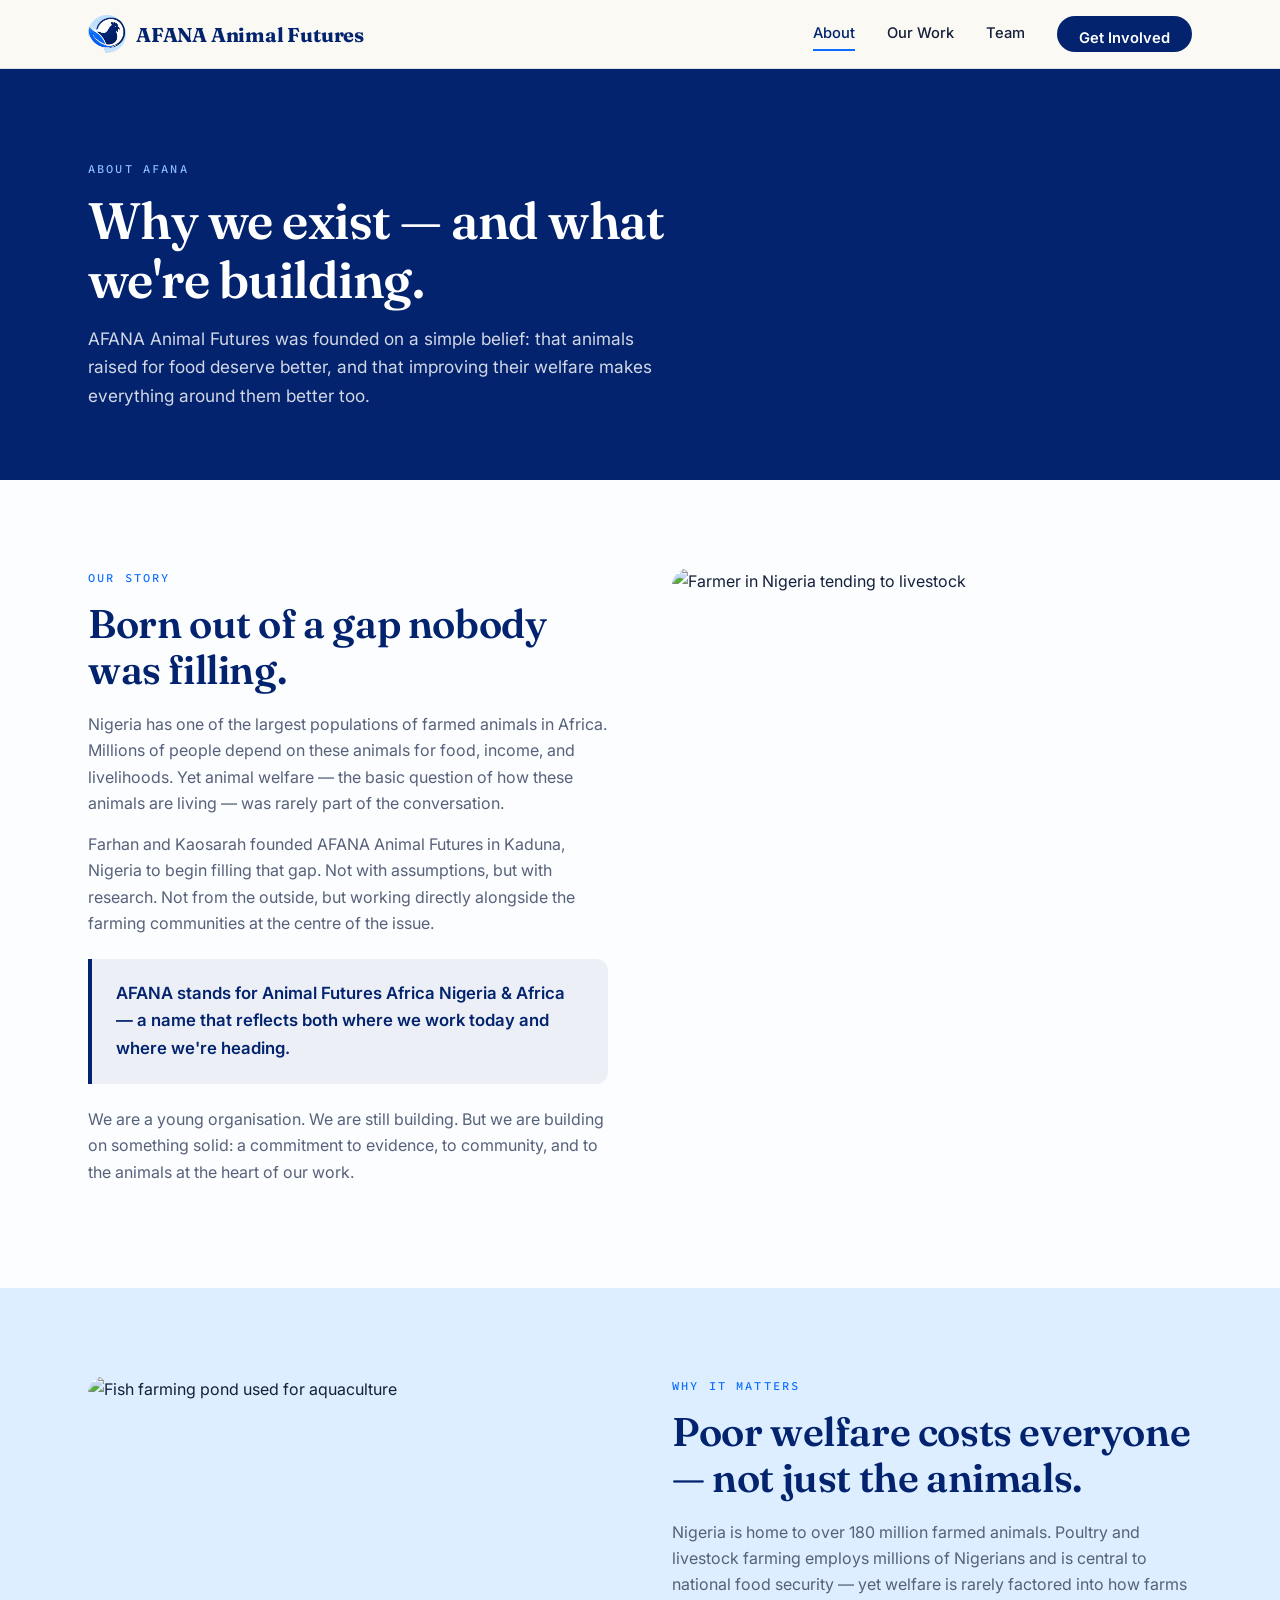
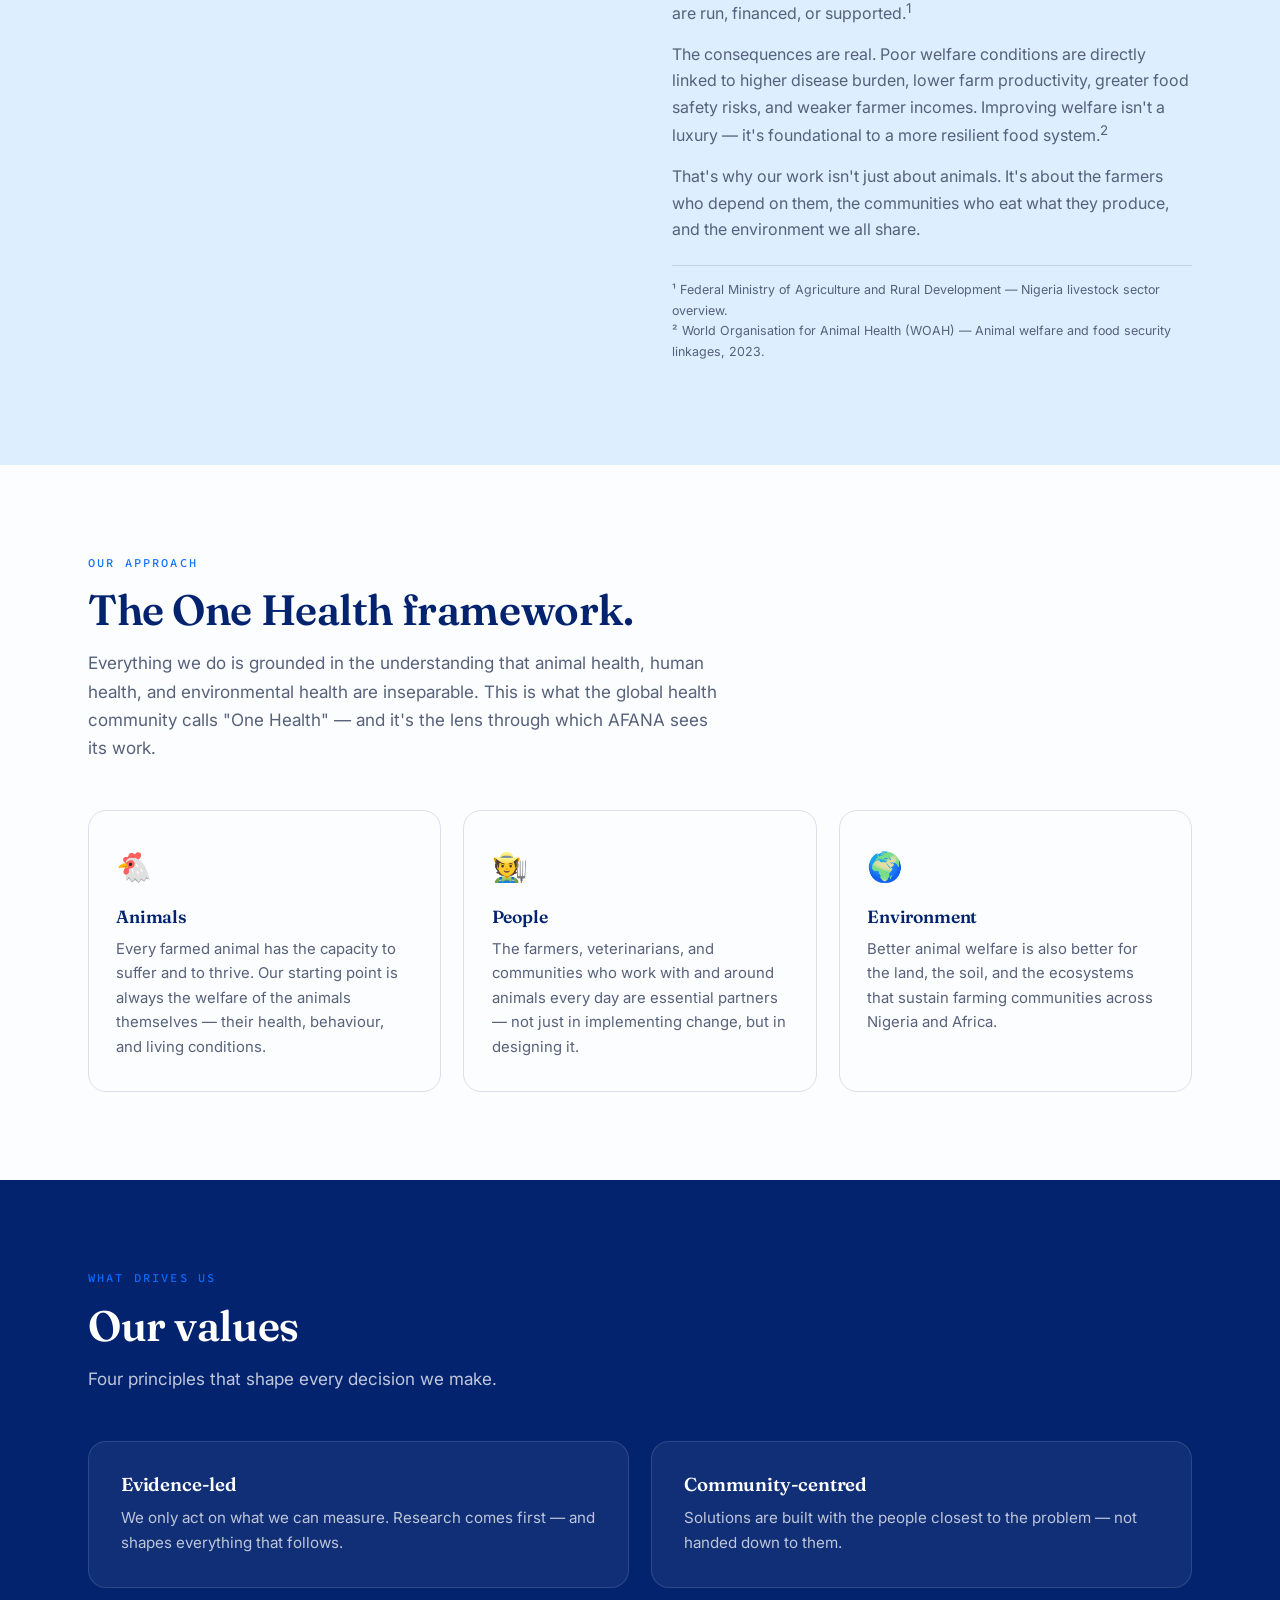
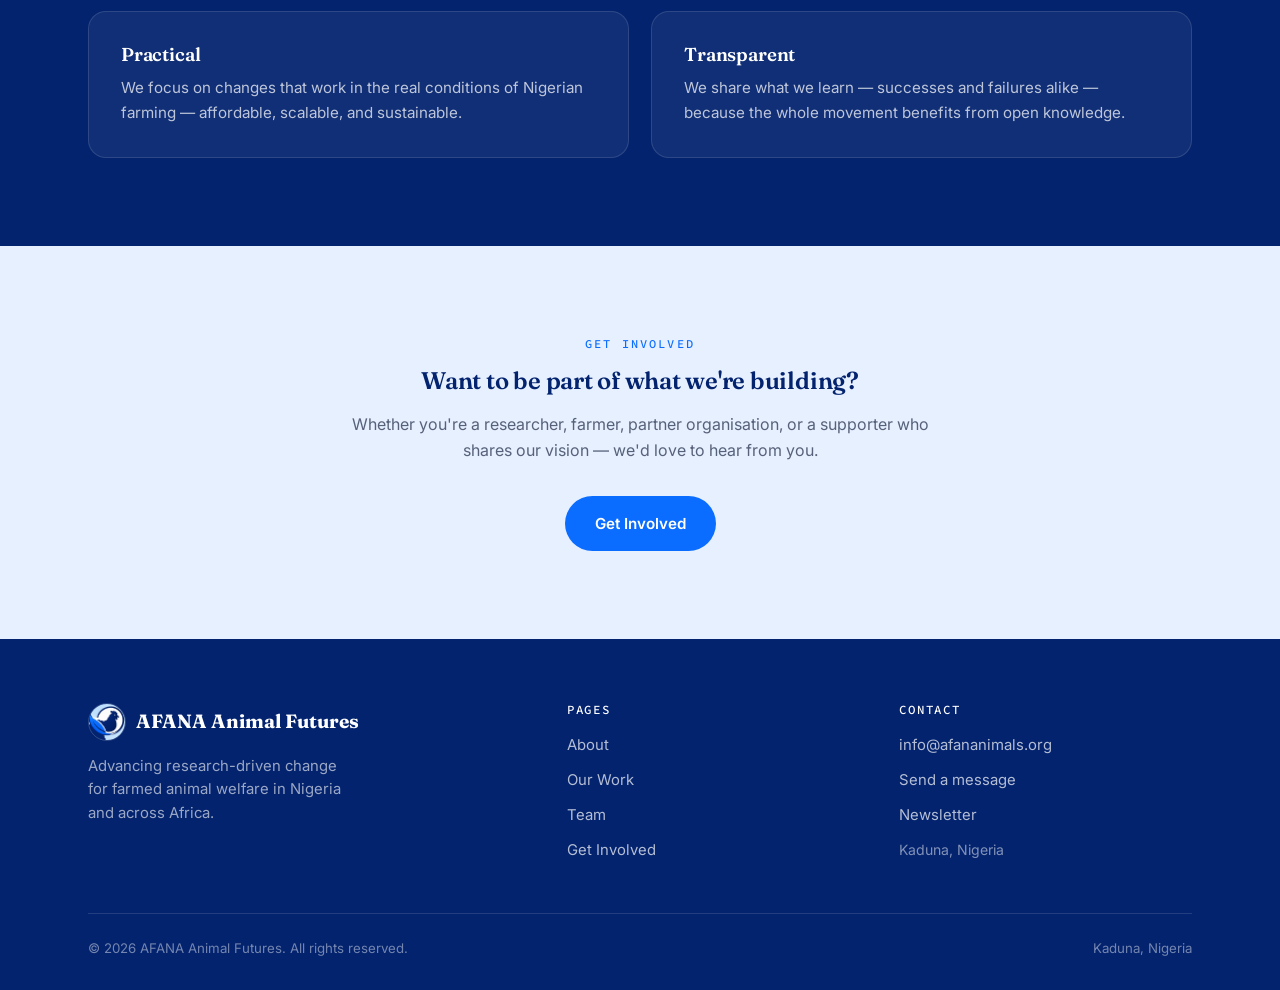
==== about.html @ f8be4414 "Add files via upload" ====
<!DOCTYPE html>
<html lang="en">
<head>
<meta charset="UTF-8">
<meta name="viewport" content="width=device-width, initial-scale=1.0">
<title>About — AFANA Animal Futures</title>
<meta name="description" content="Learn about AFANA Animal Futures — why we were founded, our One Health approach, and what drives our work in Nigeria.">
<link rel="icon" type="image/png" sizes="32x32" href="images/favicon-32.png?v=3">
<link rel="icon" type="image/png" sizes="192x192" href="images/favicon-192.png?v=3">
<link rel="apple-touch-icon" sizes="192x192" href="images/favicon-192.png?v=3">
<link rel="manifest" href="site.webmanifest?v=3">
<meta name="theme-color" content="#03236E">
<link rel="stylesheet" href="css/style.css">
</head>
<body>

<a href="#main" class="skip">Skip to content</a>

<header>
  <div class="nav-wrap">
    <a href="index.html" class="logo">
      <span class="logo-mark"><img src="images/afana-logo-icon.png" alt=""></span>
      AFANA Animal Futures
    </a>
    <nav class="main-nav" id="main-nav">
      <a href="about.html">About</a>
      <a href="our-work.html">Our Work</a>
      <a href="team.html">Team</a>
      <a href="get-involved.html" class="nav-cta">Get Involved</a>
    </nav>
    <button class="burger" id="burger" aria-label="Open menu" aria-expanded="false">
      <svg viewBox="0 0 24 24" fill="none" stroke="currentColor" stroke-width="2" stroke-linecap="round"><line x1="3" y1="6" x2="21" y2="6"/><line x1="3" y1="12" x2="21" y2="12"/><line x1="3" y1="18" x2="21" y2="18"/></svg>
    </button>
  </div>
</header>

<main id="main">

  <div class="page-hero">
    <div class="wrap">
      <span class="eyebrow">About AFANA</span>
      <h1>Why we exist — and what we're building.</h1>
      <p>AFANA Animal Futures was founded on a simple belief: that animals raised for food deserve better, and that improving their welfare makes everything around them better too.</p>
    </div>
  </div>

  <!-- OUR STORY -->
  <section>
    <div class="wrap">
      <div class="split">
        <div class="split-text">
          <span class="eyebrow">Our Story</span>
          <h2>Born out of a gap nobody was filling.</h2>
          <p>Nigeria has one of the largest populations of farmed animals in Africa. Millions of people depend on these animals for food, income, and livelihoods. Yet animal welfare — the basic question of how these animals are living — was rarely part of the conversation.</p>
          <p>Farhan and Kaosarah founded AFANA Animal Futures in Kaduna, Nigeria to begin filling that gap. Not with assumptions, but with research. Not from the outside, but working directly alongside the farming communities at the centre of the issue.</p>
          <div class="highlight-box">
            <p>AFANA stands for Animal Futures Africa Nigeria & Africa — a name that reflects both where we work today and where we're heading.</p>
          </div>
          <p>We are a young organisation. We are still building. But we are building on something solid: a commitment to evidence, to community, and to the animals at the heart of our work.</p>
        </div>
        <div class="split-img">
          <img src="https://images.unsplash.com/photo-1605000797499-95a51c5269ae?auto=format&fit=crop&w=900&q=80" alt="Farmer in Nigeria tending to livestock" loading="lazy">
        </div>
      </div>
    </div>
  </section>

  <!-- WHY IT MATTERS -->
  <section style="background:var(--sky);">
    <div class="wrap">
      <div class="split">
        <div class="split-img">
          <img src="https://images.unsplash.com/photo-1535591273668-578e31182c4f?auto=format&fit=crop&w=900&q=80" alt="Fish farming pond used for aquaculture" loading="lazy">
        </div>
        <div class="split-text">
          <span class="eyebrow">Why It Matters</span>
          <h2>Poor welfare costs everyone — not just the animals.</h2>
          <p>Nigeria is home to over 180 million farmed animals. Poultry and livestock farming employs millions of Nigerians and is central to national food security — yet welfare is rarely factored into how farms are run, financed, or supported.<sup>1</sup></p>
          <p>The consequences are real. Poor welfare conditions are directly linked to higher disease burden, lower farm productivity, greater food safety risks, and weaker farmer incomes. Improving welfare isn't a luxury — it's foundational to a more resilient food system.<sup>2</sup></p>
          <p>That's why our work isn't just about animals. It's about the farmers who depend on them, the communities who eat what they produce, and the environment we all share.</p>
          <div class="citations">
            <p>¹ Federal Ministry of Agriculture and Rural Development — Nigeria livestock sector overview.<br>
            ² World Organisation for Animal Health (WOAH) — Animal welfare and food security linkages, 2023.</p>
          </div>
        </div>
      </div>
    </div>
  </section>

  <!-- ONE HEALTH -->
  <section>
    <div class="wrap">
      <div class="section-head" style="max-width:100%;">
        <span class="eyebrow">Our Approach</span>
        <h2>The One Health framework.</h2>
        <p>Everything we do is grounded in the understanding that animal health, human health, and environmental health are inseparable. This is what the global health community calls "One Health" — and it's the lens through which AFANA sees its work.</p>
      </div>
      <div class="value-grid">
        <div class="value-card">
          <div class="value-icon">🐔</div>
          <h3>Animals</h3>
          <p>Every farmed animal has the capacity to suffer and to thrive. Our starting point is always the welfare of the animals themselves — their health, behaviour, and living conditions.</p>
        </div>
        <div class="value-card">
          <div class="value-icon">🧑‍🌾</div>
          <h3>People</h3>
          <p>The farmers, veterinarians, and communities who work with and around animals every day are essential partners — not just in implementing change, but in designing it.</p>
        </div>
        <div class="value-card">
          <div class="value-icon">🌍</div>
          <h3>Environment</h3>
          <p>Better animal welfare is also better for the land, the soil, and the ecosystems that sustain farming communities across Nigeria and Africa.</p>
        </div>
      </div>
    </div>
  </section>

  <!-- VALUES -->
  <section style="background:var(--green-deep);">
    <div class="wrap">
      <div class="section-head">
        <span class="eyebrow" style="color:var(--gold);">What Drives Us</span>
        <h2 style="color:#fff;">Our values</h2>
        <p style="color:rgba(255,255,255,0.75);">Four principles that shape every decision we make.</p>
      </div>
      <div style="display:grid; grid-template-columns: repeat(2,1fr); gap:1.4rem;">
        <div style="background:rgba(255,255,255,0.06); border:1px solid rgba(255,255,255,0.12); border-radius:var(--radius); padding:2rem;">
          <h3 style="color:#fff; margin-bottom:0.6rem;">Evidence-led</h3>
          <p style="color:rgba(255,255,255,0.72); font-size:0.95rem;">We only act on what we can measure. Research comes first — and shapes everything that follows.</p>
        </div>
        <div style="background:rgba(255,255,255,0.06); border:1px solid rgba(255,255,255,0.12); border-radius:var(--radius); padding:2rem;">
          <h3 style="color:#fff; margin-bottom:0.6rem;">Community-centred</h3>
          <p style="color:rgba(255,255,255,0.72); font-size:0.95rem;">Solutions are built with the people closest to the problem — not handed down to them.</p>
        </div>
        <div style="background:rgba(255,255,255,0.06); border:1px solid rgba(255,255,255,0.12); border-radius:var(--radius); padding:2rem;">
          <h3 style="color:#fff; margin-bottom:0.6rem;">Practical</h3>
          <p style="color:rgba(255,255,255,0.72); font-size:0.95rem;">We focus on changes that work in the real conditions of Nigerian farming — affordable, scalable, and sustainable.</p>
        </div>
        <div style="background:rgba(255,255,255,0.06); border:1px solid rgba(255,255,255,0.12); border-radius:var(--radius); padding:2rem;">
          <h3 style="color:#fff; margin-bottom:0.6rem;">Transparent</h3>
          <p style="color:rgba(255,255,255,0.72); font-size:0.95rem;">We share what we learn — successes and failures alike — because the whole movement benefits from open knowledge.</p>
        </div>
      </div>
    </div>
  </section>

  <!-- CTA -->
  <section style="background:var(--clay-light); text-align:center;">
    <div class="wrap" style="max-width:640px;">
      <span class="eyebrow">Get Involved</span>
      <h2 style="margin-bottom:1rem;">Want to be part of what we're building?</h2>
      <p style="color:var(--ink-soft); margin-bottom:2rem;">Whether you're a researcher, farmer, partner organisation, or a supporter who shares our vision — we'd love to hear from you.</p>
      <a href="get-involved.html" class="btn btn-primary">Get Involved</a>
    </div>
  </section>

</main>

<footer>
  <div class="wrap">
    <div class="footer-grid">
      <div>
        <div class="footer-logo">
          <span class="logo-mark"><img src="images/afana-logo-icon.png" alt=""></span>
          AFANA Animal Futures
        </div>
        <p class="footer-tagline">Advancing research-driven change for farmed animal welfare in Nigeria and across Africa.</p>
      </div>
      <div class="footer-col">
        <h4>Pages</h4>
        <a href="about.html">About</a>
        <a href="our-work.html">Our Work</a>
        <a href="team.html">Team</a>
        <a href="get-involved.html">Get Involved</a>
      </div>
      <div class="footer-col">
        <h4>Contact</h4>
        <a href="mailto:info@afananimals.org">info@afananimals.org</a>
        <a href="get-involved.html">Send a message</a>
        <a href="get-involved.html#newsletter">Newsletter</a>
        <p style="font-size:0.88rem; color:rgba(255,255,255,0.5); margin-top:0.3rem;">Kaduna, Nigeria</p>
      </div>
    </div>
    <div class="footer-bottom">
      <span>© 2026 AFANA Animal Futures. All rights reserved.</span>
      <span>Kaduna, Nigeria</span>
    </div>
  </div>
</footer>

<script src="js/main.js"></script>
</body>
</html>
---- css/style.css ----
@import url('https://fonts.googleapis.com/css2?family=Fraunces:opsz,wght@9..144,400;9..144,500;9..144,600;9..144,700&family=Inter:wght@400;500;600;700&family=Source+Code+Pro:wght@500&display=swap');

:root {
  /* Brand colors sampled directly from the new AFANA logo */
  --navy-deep: #03236E;       /* hen + ring — primary brand color */
  --navy-mid: #0B4FA8;        /* lighter navy for hover states */
  --bright-blue: #0B6DFF;     /* swoosh — accent / action color */
  --bright-blue-dark: #0856CC;
  --sky: #DCEEFF;             /* Africa silhouette — light background */
  --sky-light: #FBFDFF;       /* circle white — lightest surface */
  --cream-card: #FFFFFF;
  --navy-light: rgba(3,35,110,0.06);
  --sky-accent: #8FC1FF; /* light accent for text on dark navy backgrounds */

  /* Mapped to old variable names so existing rules still work */
  --green-deep: var(--navy-deep);
  --green-mid: var(--navy-mid);
  --green-light: var(--navy-light);
  --clay: var(--bright-blue);
  --clay-light: #E6F0FF;
  --gold: var(--bright-blue);
  --paper: var(--sky-light);
  --ink: #15203A;
  --ink-soft: #57617A;
  --line: rgba(3,35,110,0.13);
  --max: 1160px;
  --radius: 18px;
}

*, *::before, *::after { margin: 0; padding: 0; box-sizing: border-box; }
html { scroll-behavior: smooth; font-size: 16px; }
body {
  font-family: 'Inter', sans-serif;
  color: var(--ink);
  background: var(--paper);
  line-height: 1.65;
  -webkit-font-smoothing: antialiased;
}
img { max-width: 100%; display: block; }
a { color: inherit; text-decoration: none; }
ul { list-style: none; }

h1,h2,h3,h4 {
  font-family: 'Fraunces', serif;
  font-weight: 600;
  line-height: 1.15;
  letter-spacing: -0.01em;
  color: var(--green-deep);
}

.eyebrow {
  font-family: 'Source Code Pro', monospace;
  font-size: 0.75rem;
  font-weight: 500;
  letter-spacing: 0.18em;
  text-transform: uppercase;
  color: var(--clay);
  display: block;
  margin-bottom: 0.85rem;
}

.wrap { max-width: var(--max); margin: 0 auto; padding: 0 28px; }
section { padding: 88px 0; }
.section-head { margin-bottom: 3rem; }
.section-head h2 { font-size: clamp(1.9rem, 3.5vw, 2.65rem); margin-bottom: 0.9rem; }
.section-head p { color: var(--ink-soft); font-size: 1.07rem; max-width: 58ch; }

/* ── Skip link ── */
.skip {
  position: absolute; left: -9999px; top: auto; width: 1px; height: 1px;
  overflow: hidden; background: var(--green-deep); color: #fff; padding: 10px 18px; z-index: 500;
}
.skip:focus { left: 8px; top: 8px; width: auto; height: auto; overflow: visible; }

/* ══════════════════════════════
   HEADER / NAV
══════════════════════════════ */
header {
  position: sticky; top: 0; z-index: 200;
  background: rgba(251,249,244,0.94);
  backdrop-filter: blur(10px);
  border-bottom: 1px solid var(--line);
}
.nav-wrap {
  display: flex; align-items: center; justify-content: space-between;
  max-width: var(--max); margin: 0 auto; padding: 15px 28px;
}
.logo {
  display: flex; align-items: center; gap: 10px;
  font-family: 'Fraunces', serif; font-weight: 700; font-size: 1.25rem;
  color: var(--green-deep); letter-spacing: -0.01em;
}
.logo-mark {
  width: 38px; height: 38px; border-radius: 50%;
  overflow: hidden; flex-shrink: 0;
  display: flex; align-items: center; justify-content: center;
}
.logo-mark img { width: 100%; height: 100%; object-fit: cover; }

nav.main-nav { display: flex; align-items: center; gap: 2rem; }
.main-nav a {
  font-size: 0.92rem; font-weight: 500; color: var(--ink);
  transition: color 0.15s; position: relative; padding-bottom: 2px;
}
.main-nav a::after {
  content: ''; position: absolute; left: 0; bottom: -4px;
  width: 0; height: 2px; background: var(--clay); transition: width 0.2s;
}
.main-nav a:hover { color: var(--green-deep); }
.main-nav a:hover::after, .main-nav a.active::after { width: 100%; }
.main-nav a.active { color: var(--green-deep); }

.nav-cta {
  background: var(--green-deep) !important; color: #fff !important;
  padding: 10px 22px; border-radius: 999px; font-weight: 600 !important;
  transition: background 0.2s !important;
}
.nav-cta::after { display: none !important; }
.nav-cta:hover { background: var(--green-mid) !important; }

.burger {
  display: none; background: none; border: none; cursor: pointer;
  padding: 6px; color: var(--green-deep);
}
.burger svg { width: 24px; height: 24px; }

/* ══════════════════════════════
   BUTTONS
══════════════════════════════ */
.btn {
  display: inline-flex; align-items: center; gap: 8px;
  padding: 13px 28px; border-radius: 999px;
  font-family: 'Inter', sans-serif; font-weight: 600; font-size: 0.95rem;
  border: 2px solid transparent; cursor: pointer;
  transition: all 0.2s; text-decoration: none;
}
.btn-primary { background: var(--clay); color: #fff; }
.btn-primary:hover { background: #b3622e; transform: translateY(-1px); }
.btn-green { background: var(--green-deep); color: #fff; }
.btn-green:hover { background: var(--green-mid); transform: translateY(-1px); }
.btn-outline-green { border-color: var(--green-deep); color: var(--green-deep); background: transparent; }
.btn-outline-green:hover { background: var(--green-deep); color: #fff; }
.btn-outline-white { border-color: rgba(255,255,255,0.6); color: #fff; }
.btn-outline-white:hover { border-color: #fff; background: rgba(255,255,255,0.1); }

/* ══════════════════════════════
   HERO (home)
══════════════════════════════ */
.hero {
  position: relative; min-height: 90vh;
  display: flex; align-items: center; color: #fff; overflow: hidden;
}
.hero-bg {
  position: absolute; inset: 0;
  background: url('../images/hero-fish-pond.jpg') center 60%/cover no-repeat;
}
.hero-bg::after {
  content: ''; position: absolute; inset: 0;
  background: linear-gradient(160deg, rgba(3,15,45,0.82) 0%, rgba(11,40,90,0.55) 45%, rgba(3,15,45,0.85) 100%);
}
.hero-inner {
  position: relative; z-index: 2;
  max-width: var(--max); margin: 0 auto; padding: 130px 28px 90px; width: 100%;
}
.hero .eyebrow { color: var(--sky-accent); }
.hero h1 {
  font-size: clamp(2.6rem, 6vw, 4.5rem);
  color: #fff; max-width: 14ch; margin-bottom: 1.3rem;
}
.hero .lead {
  font-size: clamp(1.05rem, 1.5vw, 1.22rem);
  color: rgba(255,255,255,0.88); max-width: 46ch; margin-bottom: 2.2rem;
}
.hero-btns { display: flex; gap: 1rem; flex-wrap: wrap; }

/* ══════════════════════════════
   STAT STRIP
══════════════════════════════ */
.stat-strip { background: var(--green-deep); padding: 48px 0; }
.stat-grid {
  display: grid; grid-template-columns: repeat(3, 1fr);
  gap: 1px; background: rgba(255,255,255,0.12);
}
.stat-item {
  background: var(--green-deep); padding: 2.2rem 2rem; text-align: center;
}
.stat-num {
  font-family: 'Fraunces', serif; font-size: 2.8rem; font-weight: 700;
  color: var(--sky-accent); line-height: 1; margin-bottom: 0.5rem;
}
.stat-label { color: rgba(255,255,255,0.78); font-size: 0.95rem; }

/* ══════════════════════════════
   PILLAR CARDS
══════════════════════════════ */
.pillars-dark { background: var(--green-deep); }
.pillars-dark .eyebrow { color: var(--sky-accent); }
.pillars-dark .section-head h2 { color: #fff; }
.pillars-dark .section-head p { color: rgba(255,255,255,0.75); }

.pillar-grid { display: grid; grid-template-columns: repeat(3,1fr); gap: 1.6rem; }
.pillar-card {
  background: rgba(255,255,255,0.06);
  border: 1px solid rgba(255,255,255,0.12);
  border-radius: var(--radius); padding: 2.2rem 1.8rem;
  transition: background 0.2s, transform 0.2s;
}
.pillar-card:hover { background: rgba(255,255,255,0.1); transform: translateY(-4px); }
.pillar-icon {
  width: 50px; height: 50px; border-radius: 13px;
  background: rgba(11,109,255,0.16);
  display: flex; align-items: center; justify-content: center; margin-bottom: 1.4rem;
}
.pillar-icon svg { width: 24px; height: 24px; color: var(--gold); }
.pillar-card h3 { color: #fff; font-size: 1.25rem; margin-bottom: 0.75rem; }
.pillar-card p { color: rgba(255,255,255,0.73); font-size: 0.95rem; margin-bottom: 1rem; }
.pillar-card ul { padding-left: 1.1rem; }
.pillar-card ul li { color: rgba(255,255,255,0.7); font-size: 0.9rem; margin-bottom: 0.3rem; list-style: disc; }

/* ══════════════════════════════
   PROJECT CARDS
══════════════════════════════ */
.project-grid { display: grid; grid-template-columns: repeat(3,1fr); gap: 1.6rem; }
.project-card {
  border: 1px solid var(--line); border-radius: var(--radius);
  overflow: hidden; background: #fff;
  transition: box-shadow 0.2s, transform 0.2s;
}
.project-card:hover { box-shadow: 0 14px 36px rgba(31,77,59,0.1); transform: translateY(-3px); }
.project-img {
  height: 175px; background-size: cover; background-position: center; position: relative;
}
.project-tag {
  position: absolute; top: 14px; left: 14px;
  background: rgba(255,255,255,0.93); color: var(--green-deep);
  font-family: 'Source Code Pro', monospace; font-size: 0.68rem;
  font-weight: 600; letter-spacing: 0.1em; text-transform: uppercase;
  padding: 5px 12px; border-radius: 999px;
}
.project-body { padding: 1.6rem; }
.project-body h3 { font-size: 1.1rem; margin-bottom: 0.55rem; }
.project-body p { color: var(--ink-soft); font-size: 0.93rem; }

/* ══════════════════════════════
   TEAM CARDS + MODAL
══════════════════════════════ */
.team-grid { display: grid; grid-template-columns: repeat(4,1fr); gap: 1.6rem; }
.team-card {
  cursor: pointer; background: none; border: none;
  font-family: inherit; text-align: left; padding: 0;
  border-radius: var(--radius); transition: transform 0.2s;
}
.team-card:hover { transform: translateY(-4px); }
.team-photo {
  aspect-ratio: 1; border-radius: var(--radius); overflow: hidden;
  background: var(--sand); position: relative; margin-bottom: 1rem;
}
.team-photo img { width: 100%; height: 100%; object-fit: cover; }
.photo-hint {
  position: absolute; inset: 0;
  display: flex; align-items: center; justify-content: center;
  background: rgba(31,77,59,0); opacity: 0; transition: all 0.2s;
  color: #fff; font-family: 'Source Code Pro', monospace;
  font-size: 0.75rem; letter-spacing: 0.12em; text-transform: uppercase;
}
.team-card:hover .photo-hint { opacity: 1; background: rgba(31,77,59,0.48); }
.team-card h3 { font-size: 1.08rem; margin-bottom: 0.2rem; }
.team-card .role { font-size: 0.84rem; color: var(--clay); font-weight: 600; display: block; }

.modal-backdrop {
  position: fixed; inset: 0; z-index: 400;
  background: rgba(8,16,40,0.6);
  display: flex; align-items: center; justify-content: center; padding: 24px;
  opacity: 0; visibility: hidden; transition: opacity 0.22s;
}
.modal-backdrop.open { opacity: 1; visibility: visible; }
.modal-box {
  background: var(--paper); border-radius: 22px;
  max-width: 660px; width: 100%; max-height: 88vh; overflow-y: auto;
  display: grid; grid-template-columns: 210px 1fr;
  box-shadow: 0 32px 64px rgba(0,0,0,0.28);
  transform: translateY(18px); transition: transform 0.25s;
}
.modal-backdrop.open .modal-box { transform: translateY(0); }
.modal-img { background: var(--sand); }
.modal-img img { width: 100%; height: 100%; object-fit: cover; min-height: 210px; border-radius: 22px 0 0 22px; }
.modal-content { padding: 2rem 2.2rem; position: relative; }
.modal-close {
  position: absolute; top: 1.1rem; right: 1.1rem;
  background: var(--sand); border: none; border-radius: 50%;
  width: 32px; height: 32px; cursor: pointer; color: var(--green-deep);
  display: flex; align-items: center; justify-content: center; transition: background 0.15s;
}
.modal-close:hover { background: var(--line); }
.modal-content h3 { font-size: 1.4rem; padding-right: 2.5rem; margin-bottom: 0.2rem; }
.modal-content .role { color: var(--clay); font-weight: 600; font-size: 0.9rem; display: block; margin-bottom: 1.1rem; }
.modal-content p { color: var(--ink-soft); font-size: 0.95rem; margin-bottom: 0.75rem; }

/* ══════════════════════════════
   QUOTE SECTION
══════════════════════════════ */
.quote-band {
  position: relative; color: #fff; padding: 110px 0;
  background: url('https://images.unsplash.com/photo-1500595046743-cd271d694d30?auto=format&fit=crop&w=1800&q=75') center/cover no-repeat;
}
.quote-band::after { content: ''; position: absolute; inset: 0; background: rgba(8,16,40,0.66); }
.quote-inner { position: relative; z-index: 2; max-width: 740px; margin: 0 auto; text-align: center; padding: 0 28px; }
.quote-inner blockquote {
  font-family: 'Fraunces', serif; font-style: italic; font-weight: 500;
  font-size: clamp(1.35rem, 2.8vw, 1.95rem); line-height: 1.52; margin-bottom: 1.5rem;
}
.quote-inner cite { color: var(--sky-accent); font-size: 0.92rem; font-style: normal; font-weight: 600; }

/* ══════════════════════════════
   ABOUT PAGE — SPLIT
══════════════════════════════ */
.split { display: grid; grid-template-columns: 1fr 1fr; gap: 4rem; align-items: start; }
.split-img { border-radius: var(--radius); overflow: hidden; }
.split-img img { width: 100%; height: 420px; object-fit: cover; }
.split-text h2 { font-size: clamp(1.8rem,3.2vw,2.5rem); margin-bottom: 1.1rem; }
.split-text p { color: var(--ink-soft); margin-bottom: 0.9rem; }
.split-text .highlight-box {
  background: var(--green-light); border-left: 4px solid var(--green-deep);
  padding: 1.3rem 1.5rem; border-radius: 0 12px 12px 0; margin: 1.4rem 0;
}
.split-text .highlight-box p { color: var(--green-deep); font-weight: 600; font-size: 1.05rem; margin: 0; }
.citations { margin-top: 1.4rem; font-size: 0.78rem; color: #8b9a92; border-top: 1px solid var(--line); padding-top: 0.9rem; }

/* Value cards */
.value-grid { display: grid; grid-template-columns: repeat(3,1fr); gap: 1.4rem; }
.value-card {
  background: var(--sand); border-radius: var(--radius); padding: 2rem 1.7rem;
  border: 1px solid var(--line);
}
.value-icon { font-size: 1.8rem; margin-bottom: 1rem; }
.value-card h3 { font-size: 1.1rem; margin-bottom: 0.6rem; }
.value-card p { color: var(--ink-soft); font-size: 0.93rem; }

/* ══════════════════════════════
   FORMS (Get Involved page)
══════════════════════════════ */
.involve-layout { display: grid; grid-template-columns: 1fr 1fr; gap: 3rem; align-items: start; }

.form-card {
  background: #fff; border: 1px solid var(--line);
  border-radius: var(--radius); padding: 2.4rem;
}
.form-card h2 { font-size: 1.6rem; margin-bottom: 0.6rem; }
.form-card .sub { color: var(--ink-soft); margin-bottom: 1.8rem; font-size: 0.97rem; }

.form-group { display: flex; flex-direction: column; gap: 0.4rem; margin-bottom: 1.1rem; }
.form-group label { font-size: 0.84rem; font-weight: 600; color: var(--green-deep); }
.form-group input,
.form-group textarea,
.form-group select {
  padding: 12px 15px; border-radius: 10px;
  border: 1.5px solid var(--line);
  font-family: 'Inter', sans-serif; font-size: 0.95rem;
  background: var(--paper); color: var(--ink); transition: border-color 0.15s;
}
.form-group input:focus,
.form-group textarea:focus,
.form-group select:focus {
  outline: none; border-color: var(--green-mid);
  box-shadow: 0 0 0 3px rgba(46,107,82,0.1);
}
.form-group textarea { resize: vertical; min-height: 130px; }
.form-row-2 { display: grid; grid-template-columns: 1fr 1fr; gap: 0.8rem; }
.form-note { font-size: 0.8rem; color: var(--ink-soft); margin-top: 0.5rem; }

/* Success message */
.form-success {
  display: none; background: var(--green-light);
  border: 1px solid rgba(31,77,59,0.2); border-radius: 12px;
  padding: 1.2rem 1.5rem; color: var(--green-deep);
  font-weight: 600; margin-top: 1rem;
}
.form-success.show { display: block; }

/* Donate card */
.donate-card {
  background: var(--green-deep); border-radius: var(--radius); padding: 2.4rem;
  color: #fff; margin-bottom: 1.6rem;
}
.donate-card .eyebrow { color: var(--sky-accent); }
.donate-card h2 { color: #fff; font-size: 1.6rem; margin-bottom: 0.8rem; }
.donate-card p { color: rgba(255,255,255,0.8); margin-bottom: 1.5rem; font-size: 0.97rem; }

/* Newsletter aside card */
.newsletter-card {
  background: var(--sand); border: 1px solid var(--line);
  border-radius: var(--radius); padding: 2.4rem;
}
.newsletter-card h2 { font-size: 1.4rem; margin-bottom: 0.6rem; }
.newsletter-card p { color: var(--ink-soft); font-size: 0.95rem; margin-bottom: 1.4rem; }

/* ══════════════════════════════
   HERO PAGES (non-home)
══════════════════════════════ */
.page-hero {
  background: var(--green-deep); padding: 90px 0 70px; color: #fff;
}
.page-hero .eyebrow { color: var(--sky-accent); }
.page-hero h1 { color: #fff; font-size: clamp(2rem, 4.5vw, 3.2rem); margin-bottom: 0.9rem; max-width: 18ch; }
.page-hero p { color: rgba(255,255,255,0.82); font-size: 1.08rem; max-width: 52ch; }

/* ══════════════════════════════
   FOOTER
══════════════════════════════ */
footer {
  background: var(--green-deep); color: rgba(255,255,255,0.82);
  padding: 64px 0 30px;
}
.footer-grid { display: grid; grid-template-columns: 1.5fr 1fr 1fr; gap: 2.5rem; margin-bottom: 2.5rem; }
.footer-logo {
  display: flex; align-items: center; gap: 10px;
  font-family: 'Fraunces', serif; font-weight: 700; font-size: 1.2rem;
  color: #fff; margin-bottom: 0.85rem;
}
.footer-logo .logo-mark { background: transparent; border: 1px solid rgba(255,255,255,0.18); }
.footer-tagline { color: rgba(255,255,255,0.6); font-size: 0.93rem; max-width: 30ch; line-height: 1.6; }
.footer-col h4 {
  color: #fff; font-size: 0.78rem; letter-spacing: 0.14em;
  text-transform: uppercase; font-family: 'Source Code Pro', monospace;
  font-weight: 500; margin-bottom: 1rem;
}
.footer-col a {
  display: block; color: rgba(255,255,255,0.7); font-size: 0.93rem;
  margin-bottom: 0.65rem; transition: color 0.15s;
}
.footer-col a:hover { color: var(--sky-accent); }
.footer-bottom {
  border-top: 1px solid rgba(255,255,255,0.12); padding-top: 1.5rem;
  display: flex; justify-content: space-between; flex-wrap: wrap; gap: 0.8rem;
  font-size: 0.83rem; color: rgba(255,255,255,0.45);
}

/* ══════════════════════════════
   RESPONSIVE
══════════════════════════════ */
@media (max-width: 960px) {
  .burger { display: block; }
  nav.main-nav {
    display: none;
    position: fixed; top: 65px; left: 0; right: 0;
    background: var(--paper); flex-direction: column;
    align-items: stretch; padding: 1.5rem 28px 2rem; gap: 0;
    border-bottom: 1px solid var(--line);
    box-shadow: 0 12px 28px rgba(0,0,0,0.12);
    z-index: 199;
    max-height: calc(100vh - 65px); overflow-y: auto;
  }
  nav.main-nav.open { display: flex; }
  .main-nav a {
    width: 100%; padding: 0.9rem 0;
    border-bottom: 1px solid var(--line);
    font-size: 1rem;
  }
  .main-nav a::after { display: none; }
  .nav-cta {
    margin-top: 1rem; text-align: center;
    border-bottom: none !important; align-self: stretch;
  }
  .pillar-grid, .project-grid, .value-grid { grid-template-columns: 1fr; }
  .team-grid { grid-template-columns: repeat(2,1fr); }
  .split, .involve-layout { grid-template-columns: 1fr; gap: 2.5rem; }
  .footer-grid { grid-template-columns: 1fr 1fr; }
  .stat-grid { grid-template-columns: 1fr; background: transparent; gap: 0; }
  .stat-item { border-bottom: 1px solid rgba(255,255,255,0.1); }
  section { padding: 60px 0; }
  .hero-inner { padding: 90px 20px 60px; }
  .hero { min-height: 80vh; }
}
@media (max-width: 580px) {
  .team-grid { grid-template-columns: repeat(2,1fr); }
  .modal-box { grid-template-columns: 1fr; }
  .modal-img img { border-radius: 22px 22px 0 0; min-height: 200px; }
  .hero-btns { flex-direction: column; align-items: flex-start; }
  .form-row-2 { grid-template-columns: 1fr; }
  .footer-grid { grid-template-columns: 1fr; }
}
@media (prefers-reduced-motion: reduce) {
  *, *::before, *::after { transition: none !important; animation: none !important; }
}
a:focus-visible, button:focus-visible { outline: 2px solid var(--clay); outline-offset: 3px; }
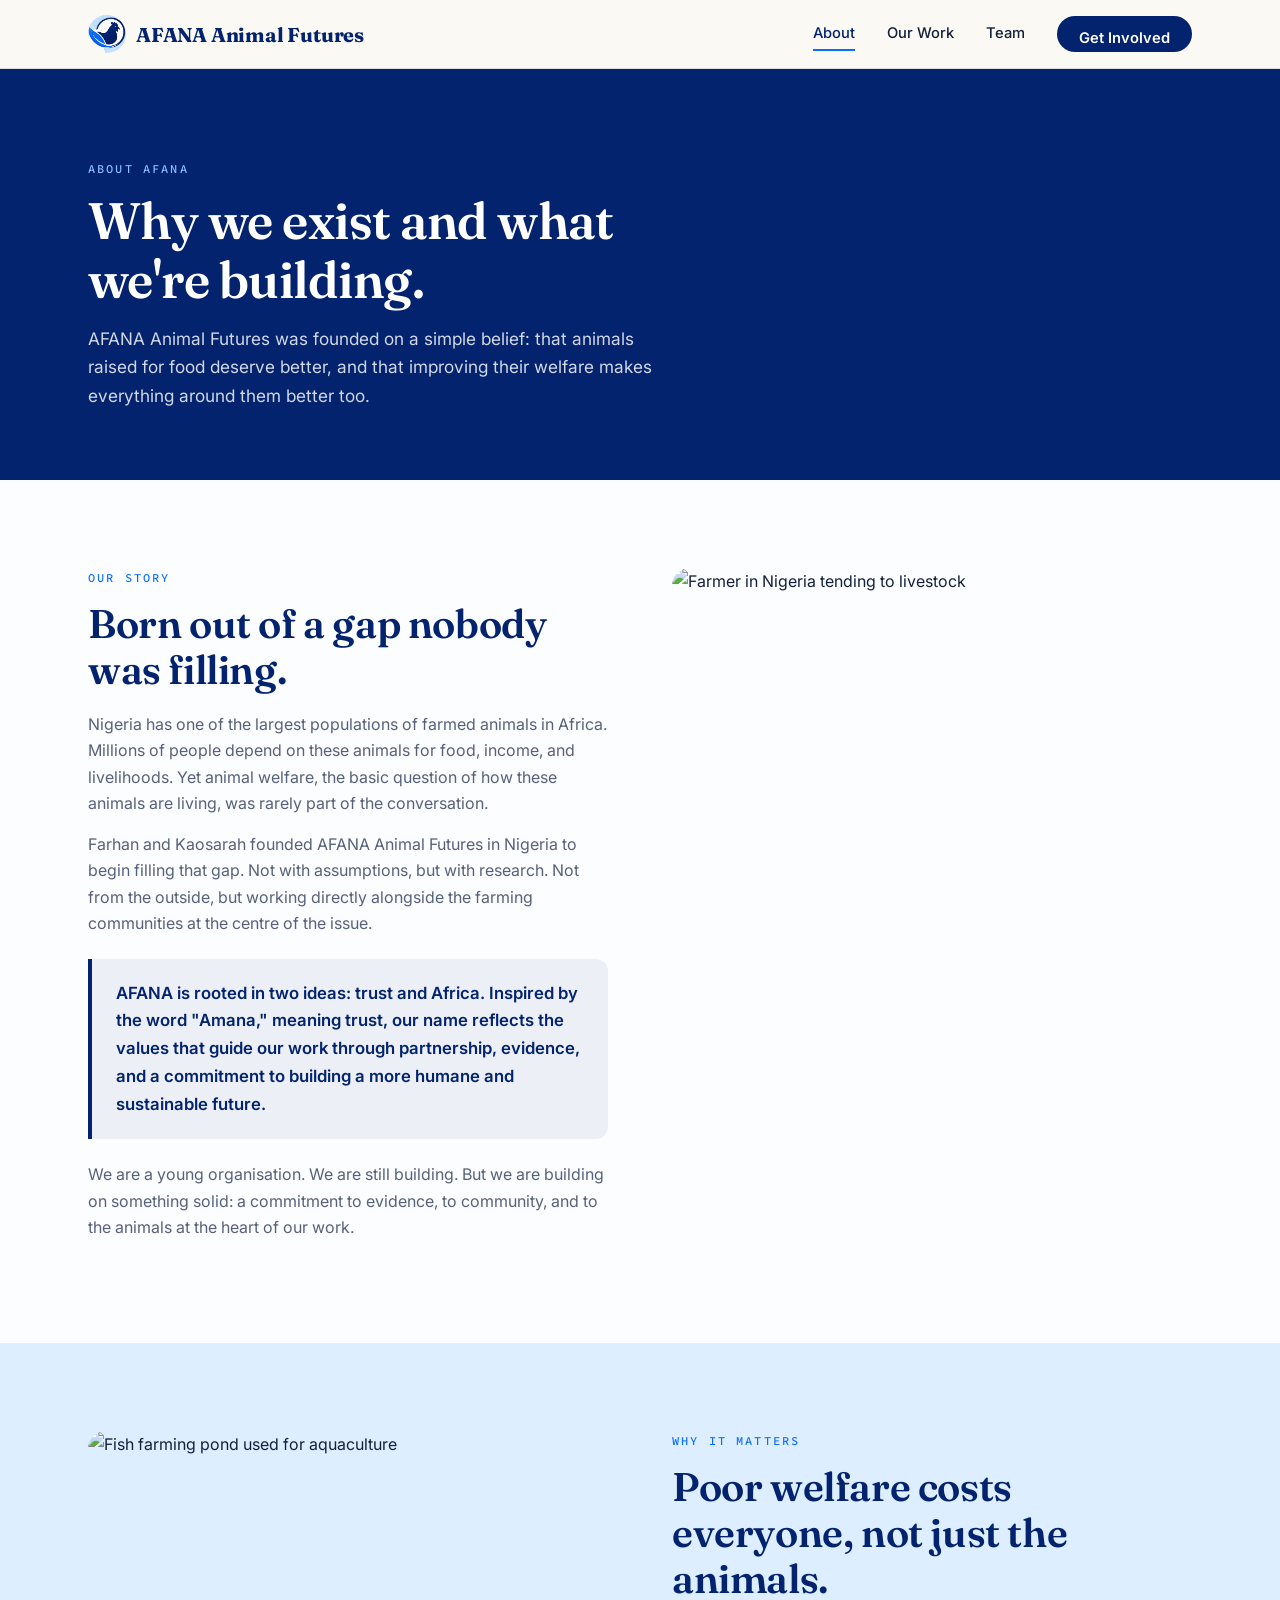
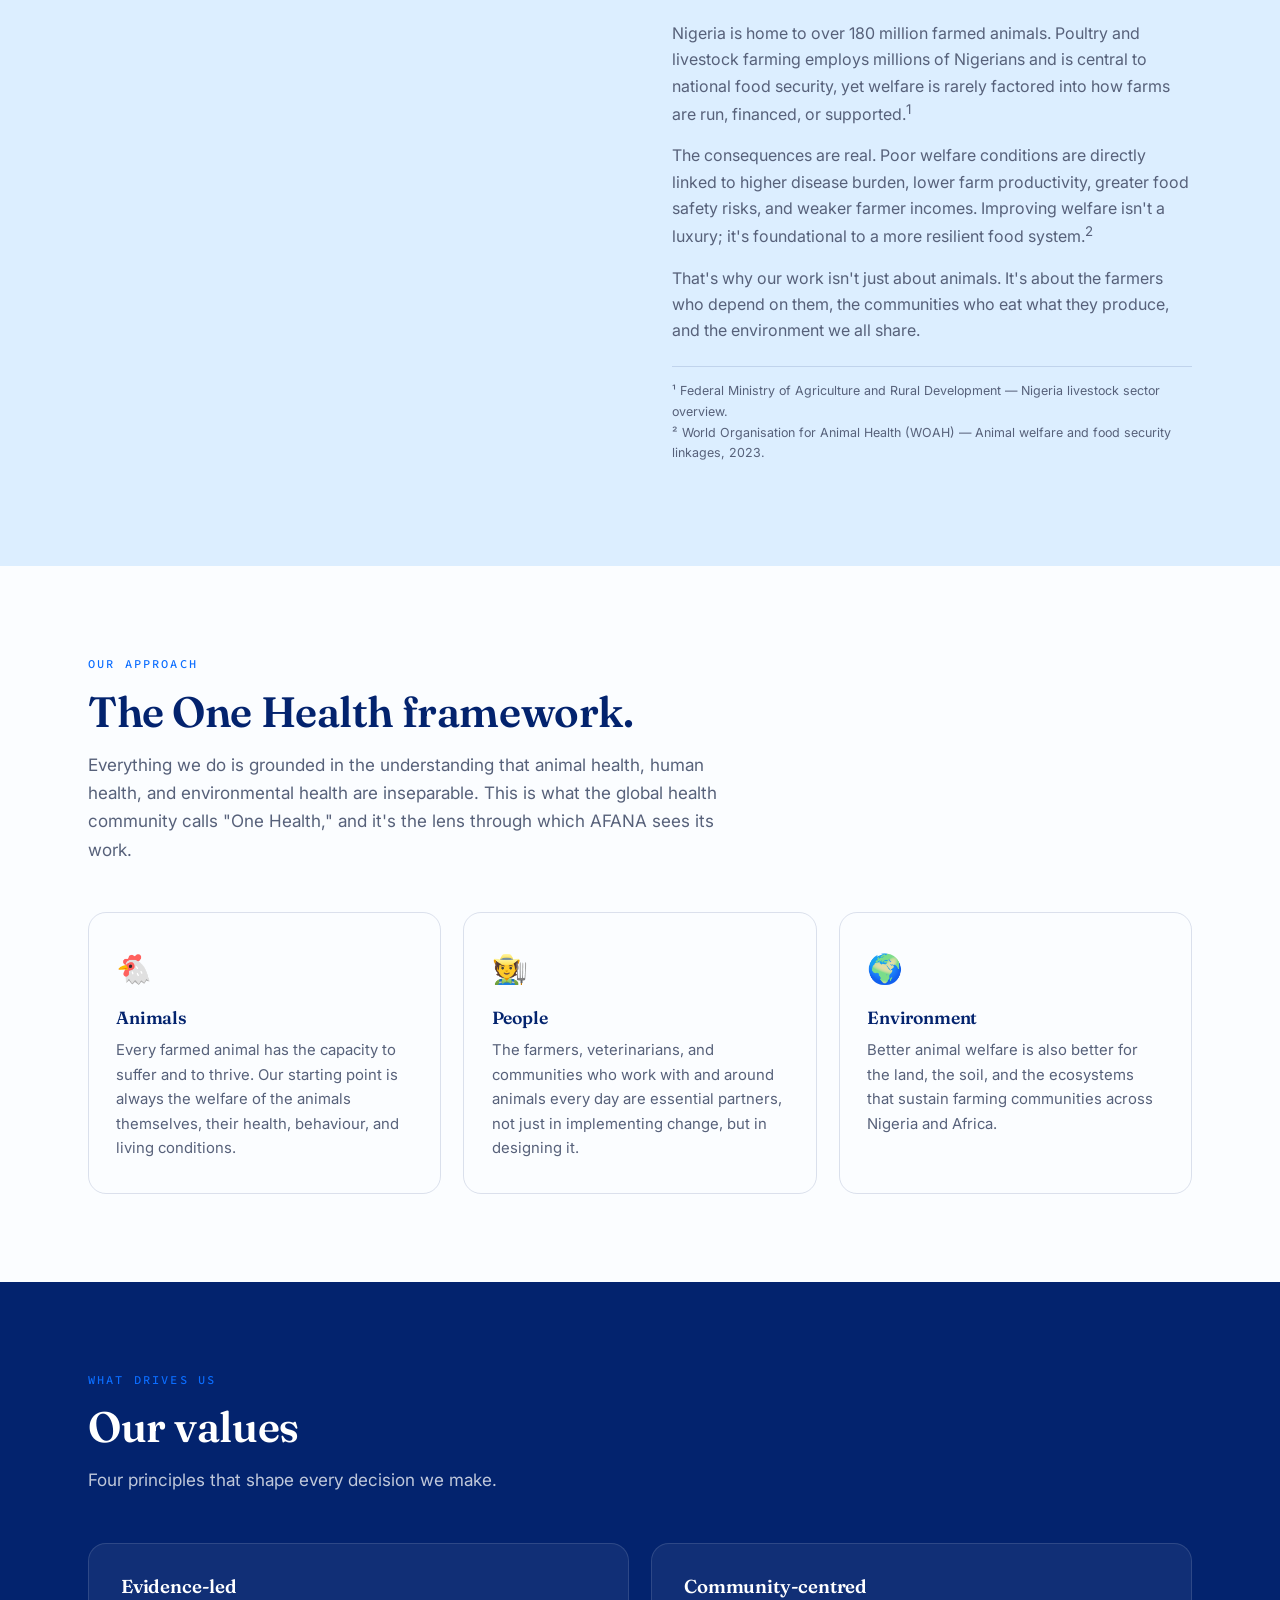
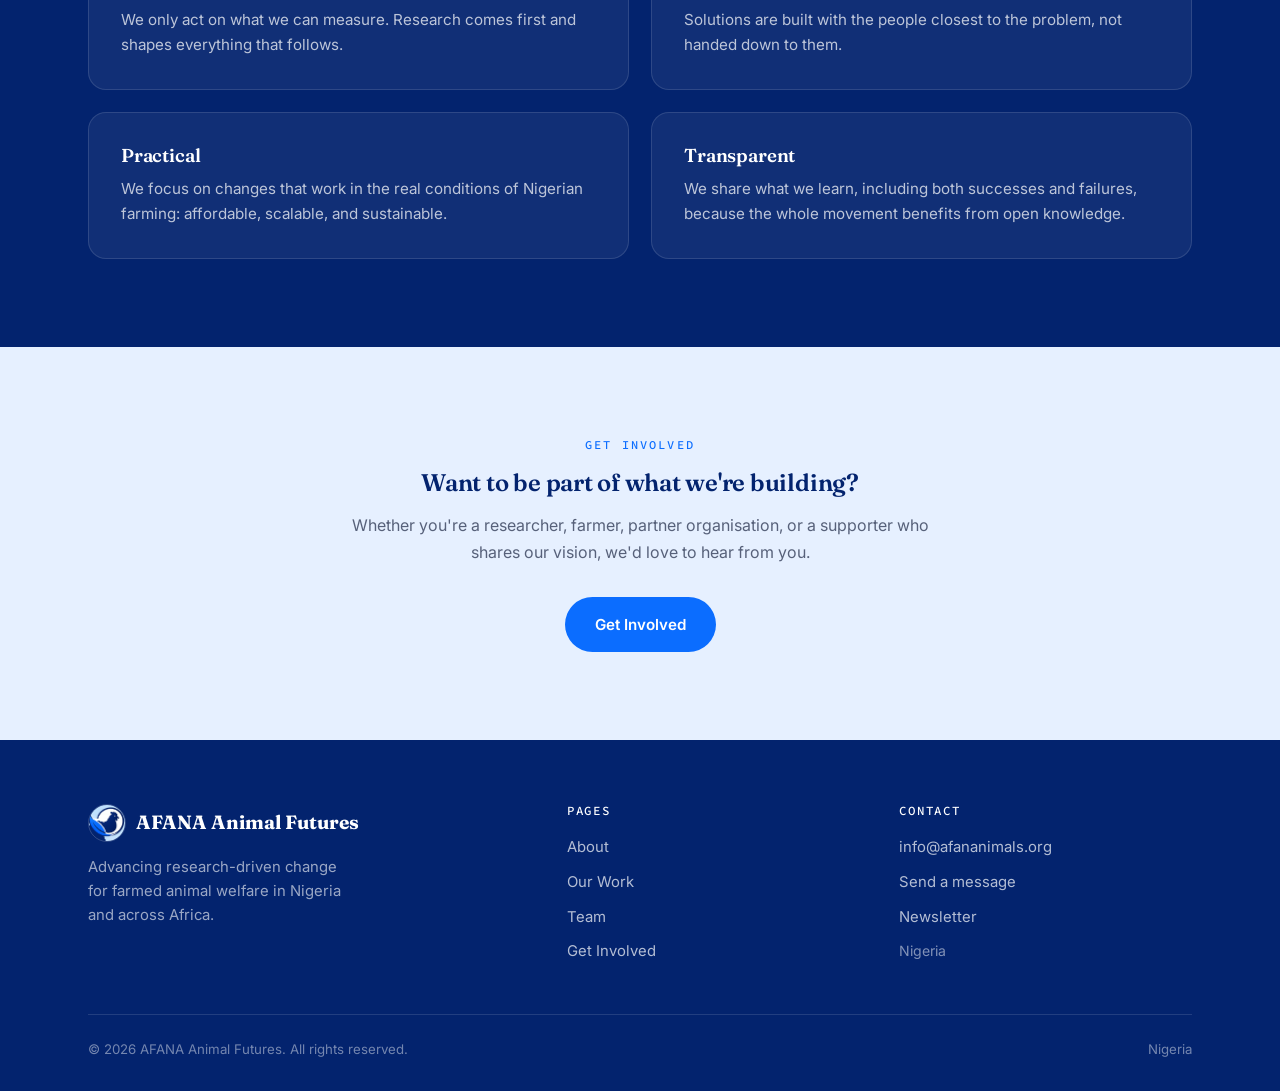
==== commit e4ba78bc: "Update about.html" ====
--- a/about.html
+++ b/about.html
@@ -39,7 +39,7 @@
   <div class="page-hero">
     <div class="wrap">
       <span class="eyebrow">About AFANA</span>
-      <h1>Why we exist — and what we're building.</h1>
+      <h1>Why we exist and what we're building.</h1>
       <p>AFANA Animal Futures was founded on a simple belief: that animals raised for food deserve better, and that improving their welfare makes everything around them better too.</p>
     </div>
   </div>
@@ -51,10 +51,10 @@
         <div class="split-text">
           <span class="eyebrow">Our Story</span>
           <h2>Born out of a gap nobody was filling.</h2>
-          <p>Nigeria has one of the largest populations of farmed animals in Africa. Millions of people depend on these animals for food, income, and livelihoods. Yet animal welfare — the basic question of how these animals are living — was rarely part of the conversation.</p>
-          <p>Farhan and Kaosarah founded AFANA Animal Futures in Kaduna, Nigeria to begin filling that gap. Not with assumptions, but with research. Not from the outside, but working directly alongside the farming communities at the centre of the issue.</p>
+          <p>Nigeria has one of the largest populations of farmed animals in Africa. Millions of people depend on these animals for food, income, and livelihoods. Yet animal welfare, the basic question of how these animals are living, was rarely part of the conversation.</p>
+          <p>Farhan and Kaosarah founded AFANA Animal Futures in Nigeria to begin filling that gap. Not with assumptions, but with research. Not from the outside, but working directly alongside the farming communities at the centre of the issue.</p>
           <div class="highlight-box">
-            <p>AFANA stands for Animal Futures Africa Nigeria & Africa — a name that reflects both where we work today and where we're heading.</p>
+            <p>AFANA is rooted in two ideas: trust and Africa. Inspired by the word "Amana," meaning trust, our name reflects the values that guide our work through partnership, evidence, and a commitment to building a more humane and sustainable future.</p>
           </div>
           <p>We are a young organisation. We are still building. But we are building on something solid: a commitment to evidence, to community, and to the animals at the heart of our work.</p>
         </div>
@@ -74,9 +74,9 @@
         </div>
         <div class="split-text">
           <span class="eyebrow">Why It Matters</span>
-          <h2>Poor welfare costs everyone — not just the animals.</h2>
-          <p>Nigeria is home to over 180 million farmed animals. Poultry and livestock farming employs millions of Nigerians and is central to national food security — yet welfare is rarely factored into how farms are run, financed, or supported.<sup>1</sup></p>
-          <p>The consequences are real. Poor welfare conditions are directly linked to higher disease burden, lower farm productivity, greater food safety risks, and weaker farmer incomes. Improving welfare isn't a luxury — it's foundational to a more resilient food system.<sup>2</sup></p>
+          <h2>Poor welfare costs everyone, not just the animals.</h2>
+          <p>Nigeria is home to over 180 million farmed animals. Poultry and livestock farming employs millions of Nigerians and is central to national food security, yet welfare is rarely factored into how farms are run, financed, or supported.<sup>1</sup></p>
+          <p>The consequences are real. Poor welfare conditions are directly linked to higher disease burden, lower farm productivity, greater food safety risks, and weaker farmer incomes. Improving welfare isn't a luxury; it's foundational to a more resilient food system.<sup>2</sup></p>
           <p>That's why our work isn't just about animals. It's about the farmers who depend on them, the communities who eat what they produce, and the environment we all share.</p>
           <div class="citations">
             <p>¹ Federal Ministry of Agriculture and Rural Development — Nigeria livestock sector overview.<br>
@@ -93,18 +93,18 @@
       <div class="section-head" style="max-width:100%;">
         <span class="eyebrow">Our Approach</span>
         <h2>The One Health framework.</h2>
-        <p>Everything we do is grounded in the understanding that animal health, human health, and environmental health are inseparable. This is what the global health community calls "One Health" — and it's the lens through which AFANA sees its work.</p>
+        <p>Everything we do is grounded in the understanding that animal health, human health, and environmental health are inseparable. This is what the global health community calls "One Health," and it's the lens through which AFANA sees its work.</p>
       </div>
       <div class="value-grid">
         <div class="value-card">
           <div class="value-icon">🐔</div>
           <h3>Animals</h3>
-          <p>Every farmed animal has the capacity to suffer and to thrive. Our starting point is always the welfare of the animals themselves — their health, behaviour, and living conditions.</p>
+          <p>Every farmed animal has the capacity to suffer and to thrive. Our starting point is always the welfare of the animals themselves, their health, behaviour, and living conditions.</p>
         </div>
         <div class="value-card">
           <div class="value-icon">🧑‍🌾</div>
           <h3>People</h3>
-          <p>The farmers, veterinarians, and communities who work with and around animals every day are essential partners — not just in implementing change, but in designing it.</p>
+          <p>The farmers, veterinarians, and communities who work with and around animals every day are essential partners, not just in implementing change, but in designing it.</p>
         </div>
         <div class="value-card">
           <div class="value-icon">🌍</div>
@@ -126,19 +126,19 @@
       <div style="display:grid; grid-template-columns: repeat(2,1fr); gap:1.4rem;">
         <div style="background:rgba(255,255,255,0.06); border:1px solid rgba(255,255,255,0.12); border-radius:var(--radius); padding:2rem;">
           <h3 style="color:#fff; margin-bottom:0.6rem;">Evidence-led</h3>
-          <p style="color:rgba(255,255,255,0.72); font-size:0.95rem;">We only act on what we can measure. Research comes first — and shapes everything that follows.</p>
+          <p style="color:rgba(255,255,255,0.72); font-size:0.95rem;">We only act on what we can measure. Research comes first and shapes everything that follows.</p>
         </div>
         <div style="background:rgba(255,255,255,0.06); border:1px solid rgba(255,255,255,0.12); border-radius:var(--radius); padding:2rem;">
           <h3 style="color:#fff; margin-bottom:0.6rem;">Community-centred</h3>
-          <p style="color:rgba(255,255,255,0.72); font-size:0.95rem;">Solutions are built with the people closest to the problem — not handed down to them.</p>
+          <p style="color:rgba(255,255,255,0.72); font-size:0.95rem;">Solutions are built with the people closest to the problem, not handed down to them.</p>
         </div>
         <div style="background:rgba(255,255,255,0.06); border:1px solid rgba(255,255,255,0.12); border-radius:var(--radius); padding:2rem;">
           <h3 style="color:#fff; margin-bottom:0.6rem;">Practical</h3>
-          <p style="color:rgba(255,255,255,0.72); font-size:0.95rem;">We focus on changes that work in the real conditions of Nigerian farming — affordable, scalable, and sustainable.</p>
+          <p style="color:rgba(255,255,255,0.72); font-size:0.95rem;">We focus on changes that work in the real conditions of Nigerian farming: affordable, scalable, and sustainable.</p>
         </div>
         <div style="background:rgba(255,255,255,0.06); border:1px solid rgba(255,255,255,0.12); border-radius:var(--radius); padding:2rem;">
           <h3 style="color:#fff; margin-bottom:0.6rem;">Transparent</h3>
-          <p style="color:rgba(255,255,255,0.72); font-size:0.95rem;">We share what we learn — successes and failures alike — because the whole movement benefits from open knowledge.</p>
+          <p style="color:rgba(255,255,255,0.72); font-size:0.95rem;">We share what we learn, including both successes and failures, because the whole movement benefits from open knowledge.</p>
         </div>
       </div>
     </div>
@@ -149,7 +149,7 @@
     <div class="wrap" style="max-width:640px;">
       <span class="eyebrow">Get Involved</span>
       <h2 style="margin-bottom:1rem;">Want to be part of what we're building?</h2>
-      <p style="color:var(--ink-soft); margin-bottom:2rem;">Whether you're a researcher, farmer, partner organisation, or a supporter who shares our vision — we'd love to hear from you.</p>
+      <p style="color:var(--ink-soft); margin-bottom:2rem;">Whether you're a researcher, farmer, partner organisation, or a supporter who shares our vision, we'd love to hear from you.</p>
       <a href="get-involved.html" class="btn btn-primary">Get Involved</a>
     </div>
   </section>
@@ -178,12 +178,12 @@
         <a href="mailto:info@afananimals.org">info@afananimals.org</a>
         <a href="get-involved.html">Send a message</a>
         <a href="get-involved.html#newsletter">Newsletter</a>
-        <p style="font-size:0.88rem; color:rgba(255,255,255,0.5); margin-top:0.3rem;">Kaduna, Nigeria</p>
+        <p style="font-size:0.88rem; color:rgba(255,255,255,0.5); margin-top:0.3rem;">Nigeria</p>
       </div>
     </div>
     <div class="footer-bottom">
       <span>© 2026 AFANA Animal Futures. All rights reserved.</span>
-      <span>Kaduna, Nigeria</span>
+      <span>Nigeria</span>
     </div>
   </div>
 </footer>
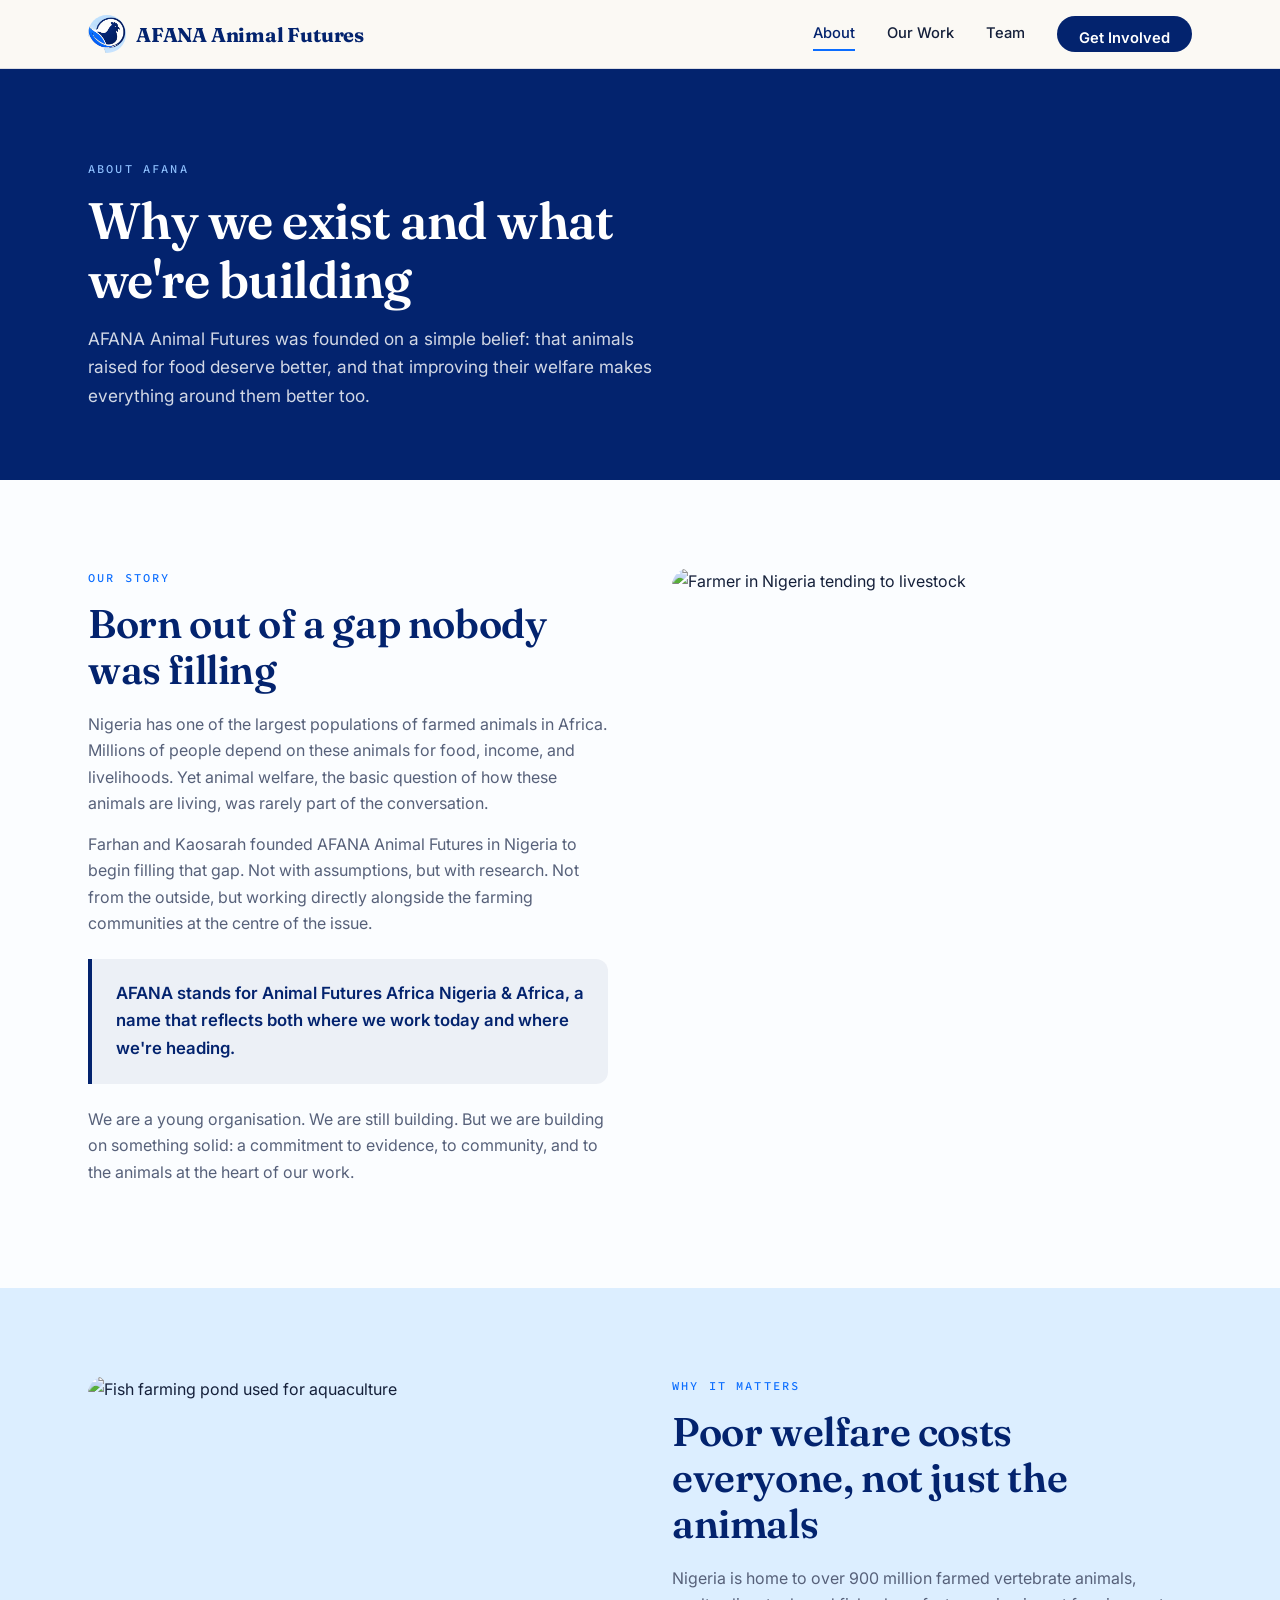
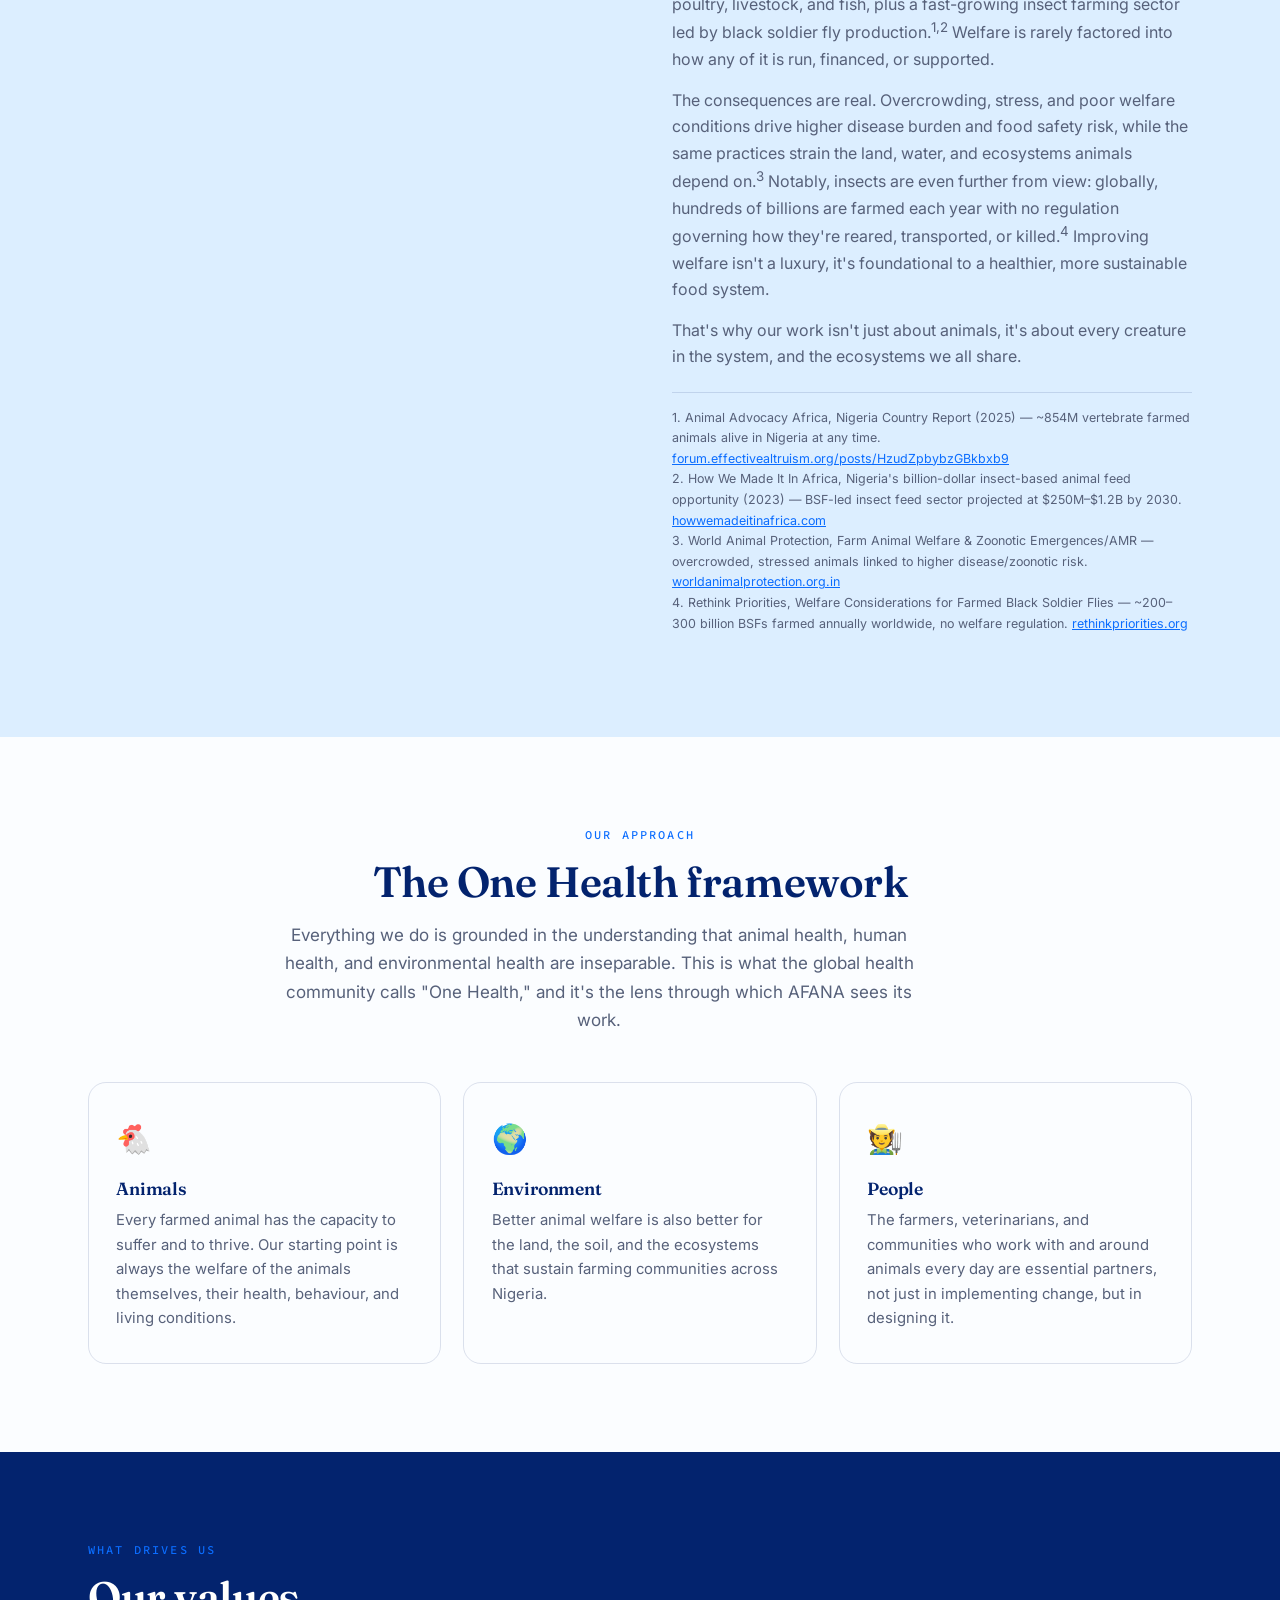
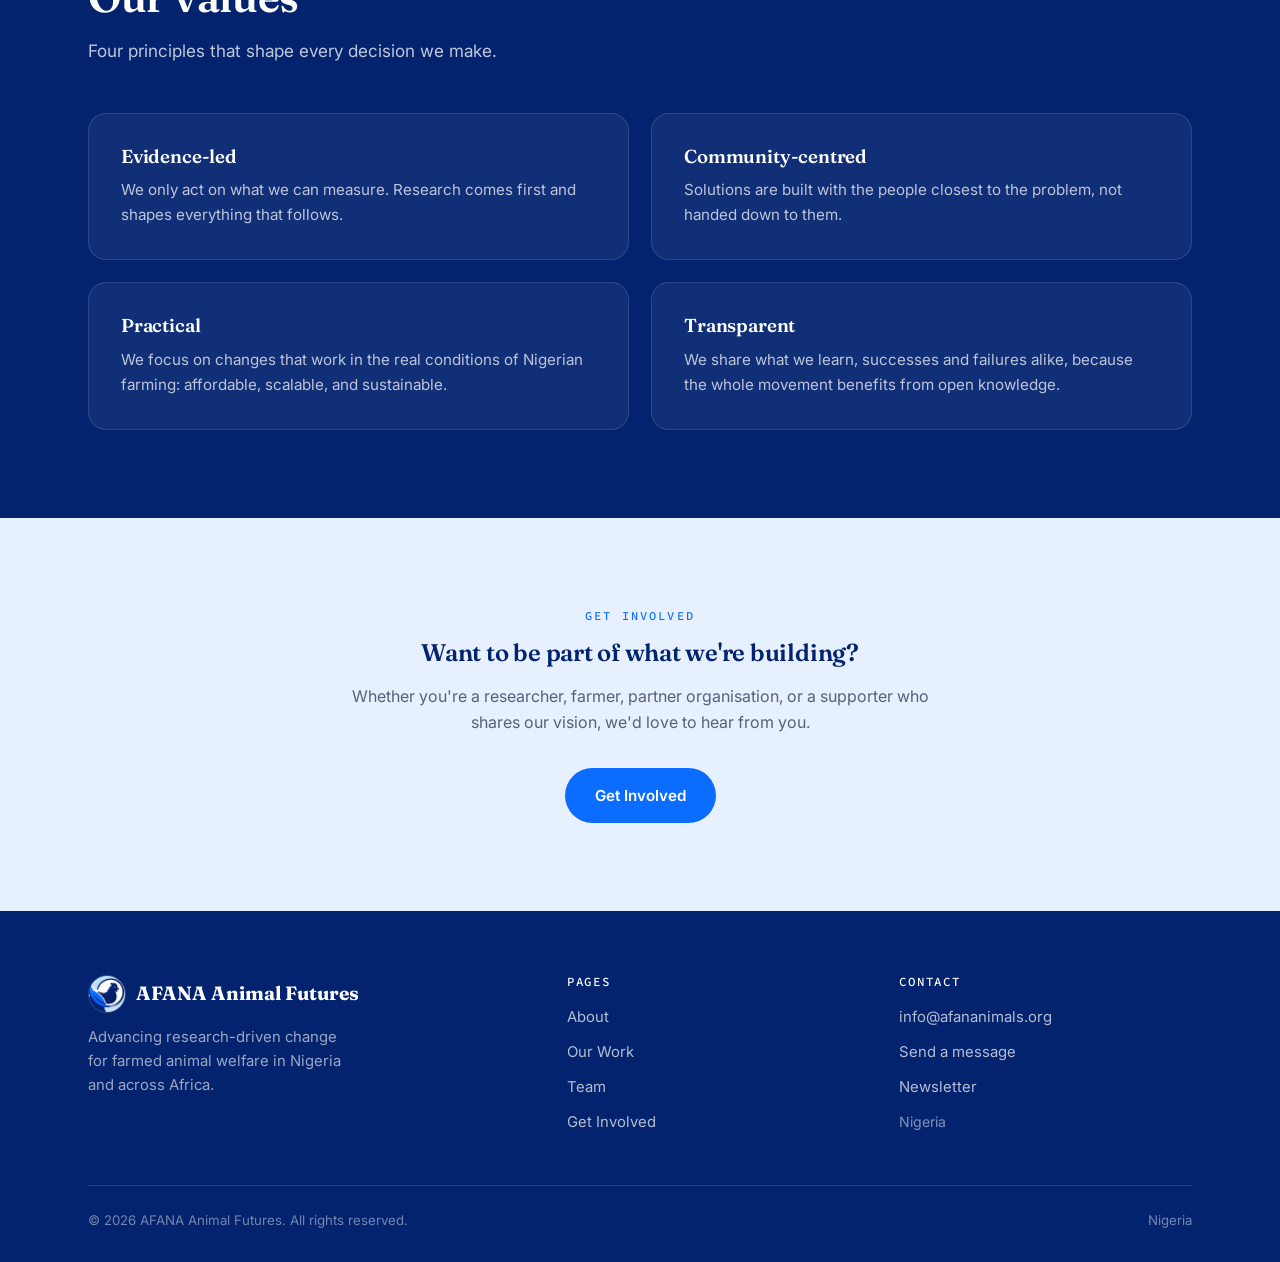
==== commit f95316ce: "Update about.html" ====
--- a/about.html
+++ b/about.html
@@ -4,7 +4,7 @@
 <meta charset="UTF-8">
 <meta name="viewport" content="width=device-width, initial-scale=1.0">
 <title>About — AFANA Animal Futures</title>
-<meta name="description" content="Learn about AFANA Animal Futures — why we were founded, our One Health approach, and what drives our work in Nigeria.">
+<meta name="description" content="Learn about AFANA Animal Futures, why we were founded, our One Health approach, and what drives our work in Nigeria.">
 <link rel="icon" type="image/png" sizes="32x32" href="images/favicon-32.png?v=3">
 <link rel="icon" type="image/png" sizes="192x192" href="images/favicon-192.png?v=3">
 <link rel="apple-touch-icon" sizes="192x192" href="images/favicon-192.png?v=3">
@@ -39,7 +39,7 @@
   <div class="page-hero">
     <div class="wrap">
       <span class="eyebrow">About AFANA</span>
-      <h1>Why we exist and what we're building.</h1>
+      <h1>Why we exist and what we're building</h1>
       <p>AFANA Animal Futures was founded on a simple belief: that animals raised for food deserve better, and that improving their welfare makes everything around them better too.</p>
     </div>
   </div>
@@ -50,11 +50,11 @@
       <div class="split">
         <div class="split-text">
           <span class="eyebrow">Our Story</span>
-          <h2>Born out of a gap nobody was filling.</h2>
+          <h2>Born out of a gap nobody was filling</h2>
           <p>Nigeria has one of the largest populations of farmed animals in Africa. Millions of people depend on these animals for food, income, and livelihoods. Yet animal welfare, the basic question of how these animals are living, was rarely part of the conversation.</p>
           <p>Farhan and Kaosarah founded AFANA Animal Futures in Nigeria to begin filling that gap. Not with assumptions, but with research. Not from the outside, but working directly alongside the farming communities at the centre of the issue.</p>
           <div class="highlight-box">
-            <p>AFANA is rooted in two ideas: trust and Africa. Inspired by the word "Amana," meaning trust, our name reflects the values that guide our work through partnership, evidence, and a commitment to building a more humane and sustainable future.</p>
+            <p>AFANA stands for Animal Futures Africa Nigeria & Africa, a name that reflects both where we work today and where we're heading.</p>
           </div>
           <p>We are a young organisation. We are still building. But we are building on something solid: a commitment to evidence, to community, and to the animals at the heart of our work.</p>
         </div>
@@ -74,13 +74,15 @@
         </div>
         <div class="split-text">
           <span class="eyebrow">Why It Matters</span>
-          <h2>Poor welfare costs everyone, not just the animals.</h2>
-          <p>Nigeria is home to over 180 million farmed animals. Poultry and livestock farming employs millions of Nigerians and is central to national food security, yet welfare is rarely factored into how farms are run, financed, or supported.<sup>1</sup></p>
-          <p>The consequences are real. Poor welfare conditions are directly linked to higher disease burden, lower farm productivity, greater food safety risks, and weaker farmer incomes. Improving welfare isn't a luxury; it's foundational to a more resilient food system.<sup>2</sup></p>
-          <p>That's why our work isn't just about animals. It's about the farmers who depend on them, the communities who eat what they produce, and the environment we all share.</p>
+          <h2>Poor welfare costs everyone, not just the animals</h2>
+          <p>Nigeria is home to over 900 million farmed vertebrate animals, poultry, livestock, and fish, plus a fast-growing insect farming sector led by black soldier fly production.<sup>1,2</sup> Welfare is rarely factored into how any of it is run, financed, or supported.</p>
+          <p>The consequences are real. Overcrowding, stress, and poor welfare conditions drive higher disease burden and food safety risk, while the same practices strain the land, water, and ecosystems animals depend on.<sup>3</sup> Notably, insects are even further from view: globally, hundreds of billions are farmed each year with no regulation governing how they're reared, transported, or killed.<sup>4</sup> Improving welfare isn't a luxury, it's foundational to a healthier, more sustainable food system.</p>
+          <p>That's why our work isn't just about animals, it's about every creature in the system, and the ecosystems we all share.</p>
           <div class="citations">
-            <p>¹ Federal Ministry of Agriculture and Rural Development — Nigeria livestock sector overview.<br>
-            ² World Organisation for Animal Health (WOAH) — Animal welfare and food security linkages, 2023.</p>
+            <p>1. Animal Advocacy Africa, Nigeria Country Report (2025) — ~854M vertebrate farmed animals alive in Nigeria at any time. <a href="http://forum.effectivealtruism.org/posts/HzudZpbybzGBkbxb9" target="_blank" rel="noopener">forum.effectivealtruism.org/posts/HzudZpbybzGBkbxb9</a><br>
+            2. How We Made It In Africa, Nigeria's billion-dollar insect-based animal feed opportunity (2023) — BSF-led insect feed sector projected at $250M–$1.2B by 2030. <a href="http://howwemadeitinafrica.com/" target="_blank" rel="noopener">howwemadeitinafrica.com</a><br>
+            3. World Animal Protection, Farm Animal Welfare & Zoonotic Emergences/AMR — overcrowded, stressed animals linked to higher disease/zoonotic risk. <a href="http://worldanimalprotection.org.in/" target="_blank" rel="noopener">worldanimalprotection.org.in</a><br>
+            4. Rethink Priorities, Welfare Considerations for Farmed Black Soldier Flies — ~200–300 billion BSFs farmed annually worldwide, no welfare regulation. <a href="http://rethinkpriorities.org/" target="_blank" rel="noopener">rethinkpriorities.org</a></p>
           </div>
         </div>
       </div>
@@ -90,9 +92,9 @@
   <!-- ONE HEALTH -->
   <section>
     <div class="wrap">
-      <div class="section-head" style="max-width:100%;">
+      <div class="section-head" style="max-width:720px; margin-left:auto; margin-right:auto; text-align:center;">
         <span class="eyebrow">Our Approach</span>
-        <h2>The One Health framework.</h2>
+        <h2>The One Health framework</h2>
         <p>Everything we do is grounded in the understanding that animal health, human health, and environmental health are inseparable. This is what the global health community calls "One Health," and it's the lens through which AFANA sees its work.</p>
       </div>
       <div class="value-grid">
@@ -102,14 +104,14 @@
           <p>Every farmed animal has the capacity to suffer and to thrive. Our starting point is always the welfare of the animals themselves, their health, behaviour, and living conditions.</p>
         </div>
         <div class="value-card">
+          <div class="value-icon">🌍</div>
+          <h3>Environment</h3>
+          <p>Better animal welfare is also better for the land, the soil, and the ecosystems that sustain farming communities across Nigeria.</p>
+        </div>
+        <div class="value-card">
           <div class="value-icon">🧑‍🌾</div>
           <h3>People</h3>
           <p>The farmers, veterinarians, and communities who work with and around animals every day are essential partners, not just in implementing change, but in designing it.</p>
-        </div>
-        <div class="value-card">
-          <div class="value-icon">🌍</div>
-          <h3>Environment</h3>
-          <p>Better animal welfare is also better for the land, the soil, and the ecosystems that sustain farming communities across Nigeria and Africa.</p>
         </div>
       </div>
     </div>
@@ -138,7 +140,7 @@
         </div>
         <div style="background:rgba(255,255,255,0.06); border:1px solid rgba(255,255,255,0.12); border-radius:var(--radius); padding:2rem;">
           <h3 style="color:#fff; margin-bottom:0.6rem;">Transparent</h3>
-          <p style="color:rgba(255,255,255,0.72); font-size:0.95rem;">We share what we learn, including both successes and failures, because the whole movement benefits from open knowledge.</p>
+          <p style="color:rgba(255,255,255,0.72); font-size:0.95rem;">We share what we learn, successes and failures alike, because the whole movement benefits from open knowledge.</p>
         </div>
       </div>
     </div>
--- a/css/style.css
+++ b/css/style.css
@@ -161,17 +161,19 @@
 .hero-inner {
   position: relative; z-index: 2;
   max-width: var(--max); margin: 0 auto; padding: 130px 28px 90px; width: 100%;
+  display: flex; flex-direction: column; align-items: center;
+  text-align: center;
 }
 .hero .eyebrow { color: var(--sky-accent); }
 .hero h1 {
   font-size: clamp(2.6rem, 6vw, 4.5rem);
-  color: #fff; max-width: 14ch; margin-bottom: 1.3rem;
+  color: #fff; max-width: 16ch; margin-bottom: 1.3rem;
 }
 .hero .lead {
   font-size: clamp(1.05rem, 1.5vw, 1.22rem);
   color: rgba(255,255,255,0.88); max-width: 46ch; margin-bottom: 2.2rem;
 }
-.hero-btns { display: flex; gap: 1rem; flex-wrap: wrap; }
+.hero-btns { display: flex; gap: 1rem; flex-wrap: wrap; justify-content: center; }
 
 /* ══════════════════════════════
    STAT STRIP
@@ -325,6 +327,7 @@
 }
 .split-text .highlight-box p { color: var(--green-deep); font-weight: 600; font-size: 1.05rem; margin: 0; }
 .citations { margin-top: 1.4rem; font-size: 0.78rem; color: #8b9a92; border-top: 1px solid var(--line); padding-top: 0.9rem; }
+.citations a { color: var(--bright-blue); text-decoration: underline; word-break: break-word; }
 
 /* Value cards */
 .value-grid { display: grid; grid-template-columns: repeat(3,1fr); gap: 1.4rem; }
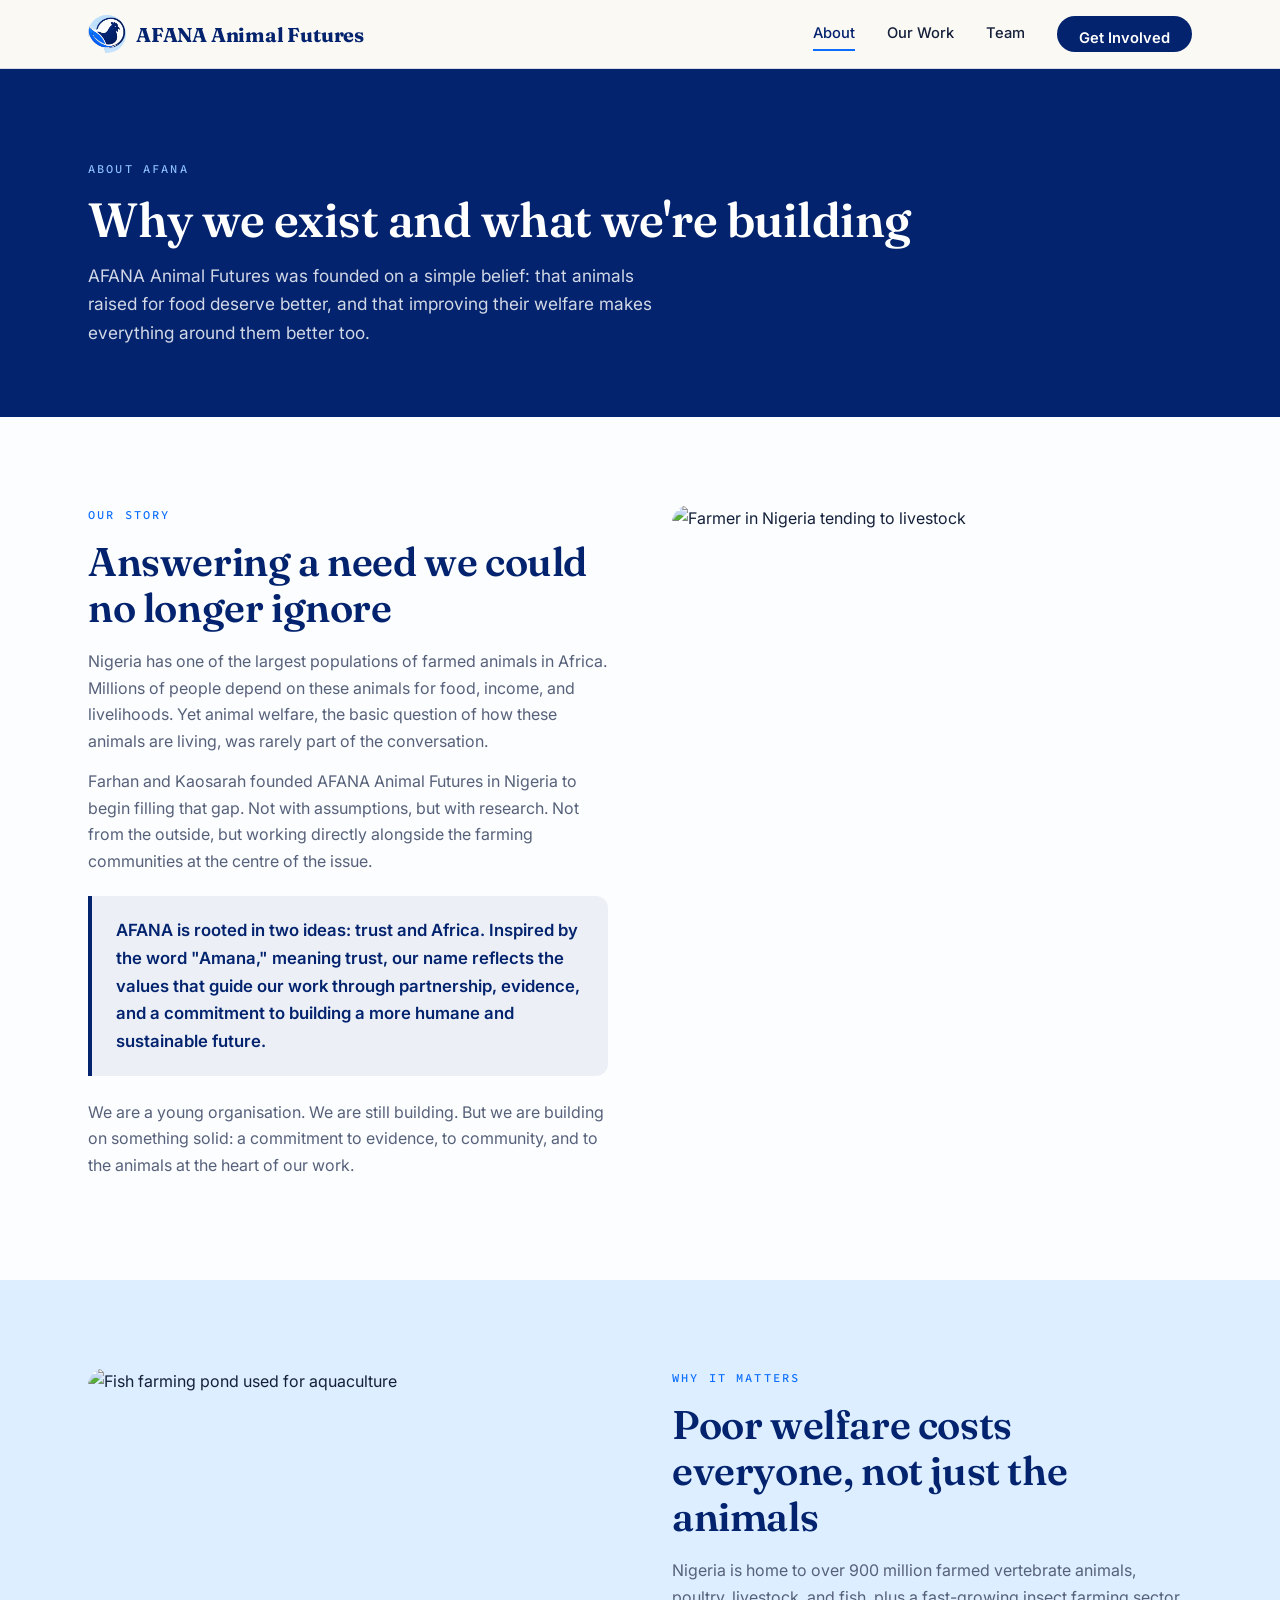
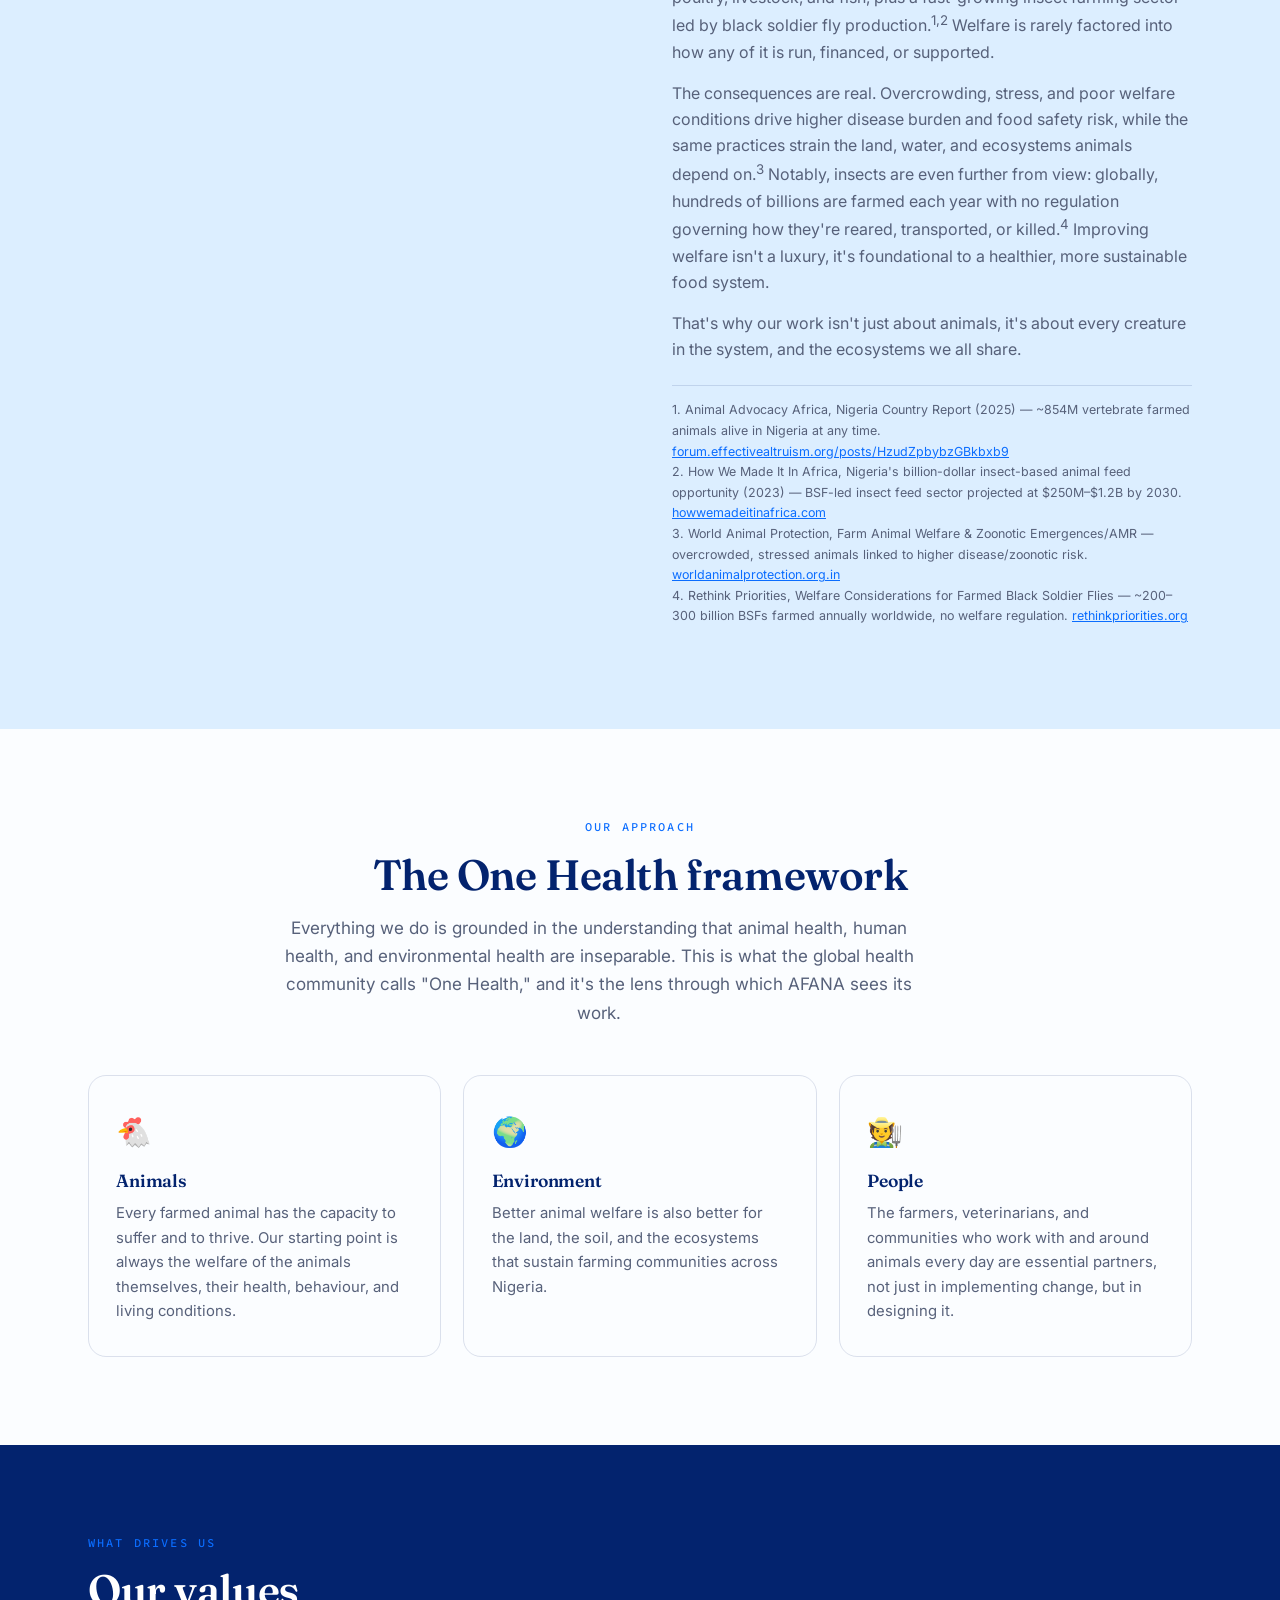
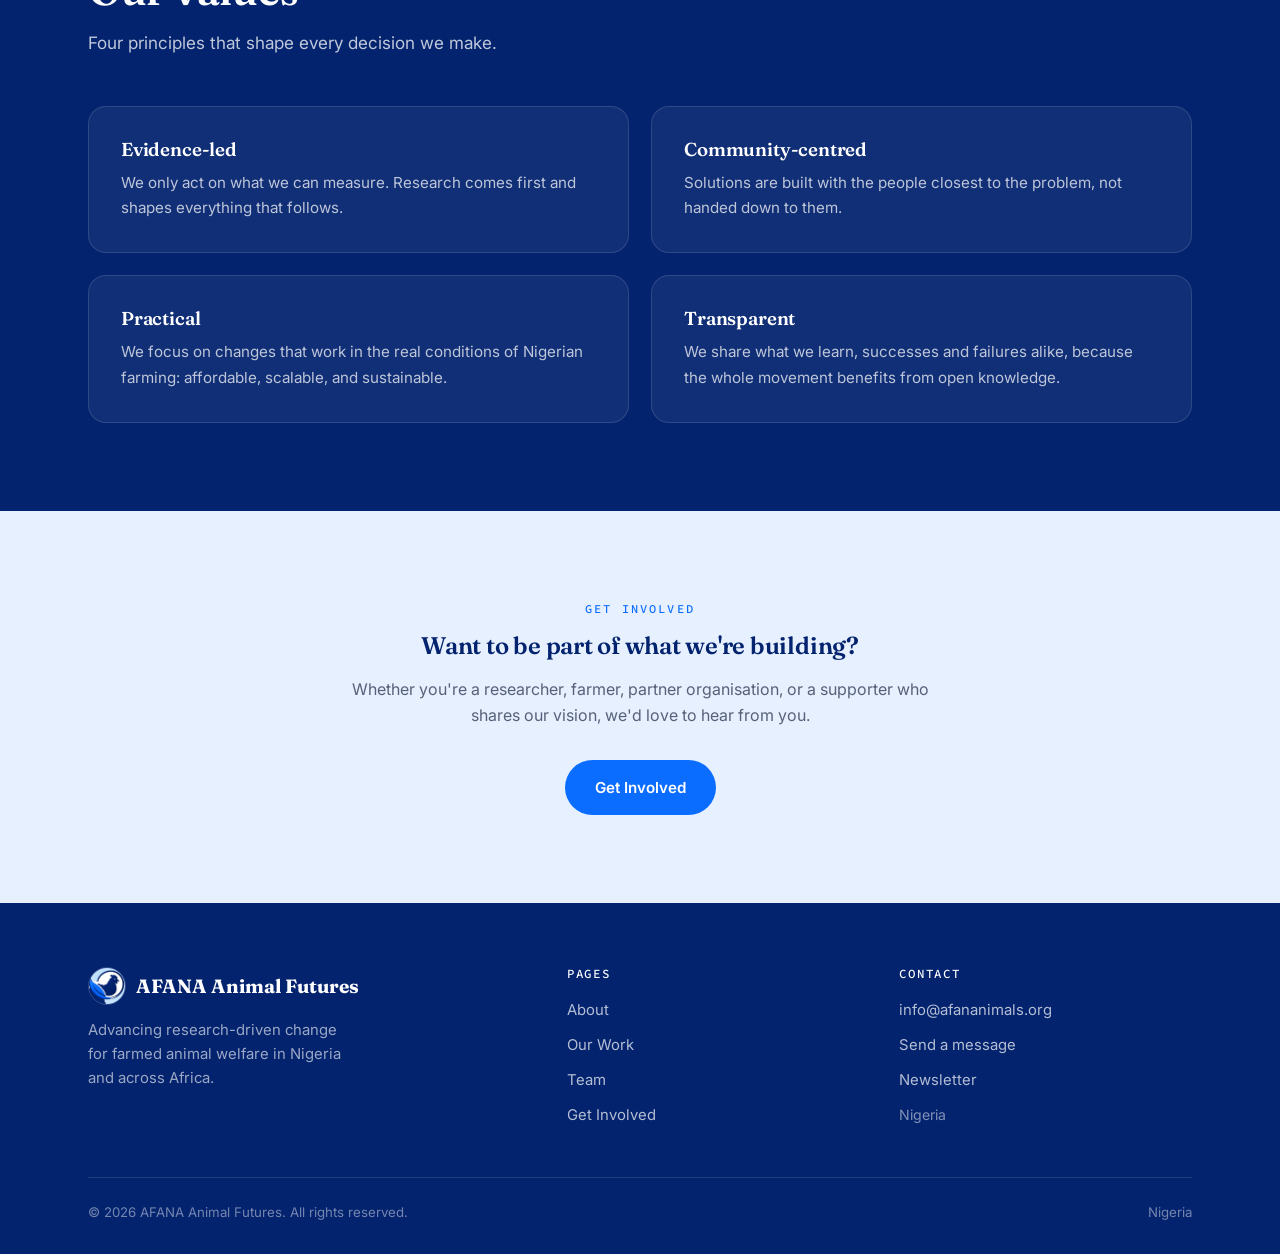
==== commit b972c5d4: "Update about.html" ====
--- a/about.html
+++ b/about.html
@@ -50,11 +50,11 @@
       <div class="split">
         <div class="split-text">
           <span class="eyebrow">Our Story</span>
-          <h2>Born out of a gap nobody was filling</h2>
+          <h2>Answering a need we could no longer ignore</h2>
           <p>Nigeria has one of the largest populations of farmed animals in Africa. Millions of people depend on these animals for food, income, and livelihoods. Yet animal welfare, the basic question of how these animals are living, was rarely part of the conversation.</p>
           <p>Farhan and Kaosarah founded AFANA Animal Futures in Nigeria to begin filling that gap. Not with assumptions, but with research. Not from the outside, but working directly alongside the farming communities at the centre of the issue.</p>
           <div class="highlight-box">
-            <p>AFANA stands for Animal Futures Africa Nigeria & Africa, a name that reflects both where we work today and where we're heading.</p>
+            <p>AFANA is rooted in two ideas: trust and Africa. Inspired by the word "Amana," meaning trust, our name reflects the values that guide our work through partnership, evidence, and a commitment to building a more humane and sustainable future.</p>
           </div>
           <p>We are a young organisation. We are still building. But we are building on something solid: a commitment to evidence, to community, and to the animals at the heart of our work.</p>
         </div>
--- a/css/style.css
+++ b/css/style.css
@@ -166,8 +166,8 @@
 }
 .hero .eyebrow { color: var(--sky-accent); }
 .hero h1 {
-  font-size: clamp(2.6rem, 6vw, 4.5rem);
-  color: #fff; max-width: 16ch; margin-bottom: 1.3rem;
+  font-size: clamp(2rem, 3.8vw, 3.4rem);
+  color: #fff; max-width: 34ch; margin-bottom: 1.3rem;
 }
 .hero .lead {
   font-size: clamp(1.05rem, 1.5vw, 1.22rem);
@@ -219,11 +219,32 @@
 .pillar-card ul { padding-left: 1.1rem; }
 .pillar-card ul li { color: rgba(255,255,255,0.7); font-size: 0.9rem; margin-bottom: 0.3rem; list-style: disc; }
 
+/* Light variant, for use on white/sky backgrounds (e.g. Our Work page) */
+.pillar-grid-light { display: grid; grid-template-columns: repeat(3,1fr); gap: 1.6rem; }
+.pillar-card-light {
+  background: var(--cream-card);
+  border: 1px solid var(--line);
+  border-radius: var(--radius); padding: 2.2rem 1.8rem;
+  transition: box-shadow 0.2s, transform 0.2s;
+}
+.pillar-card-light:hover { box-shadow: 0 14px 36px rgba(3,35,110,0.08); transform: translateY(-4px); }
+.pillar-icon-light {
+  width: 50px; height: 50px; border-radius: 13px;
+  background: rgba(11,109,255,0.12);
+  display: flex; align-items: center; justify-content: center; margin-bottom: 1.4rem;
+}
+.pillar-icon-light svg { width: 24px; height: 24px; color: var(--bright-blue); }
+.pillar-card-light h3 { color: var(--navy-deep); font-size: 1.25rem; margin-bottom: 0.75rem; }
+.pillar-card-light p { color: var(--ink-soft); font-size: 0.95rem; margin-bottom: 1rem; }
+.pillar-card-light ul { padding-left: 1.1rem; }
+.pillar-card-light ul li { color: var(--ink-soft); font-size: 0.9rem; margin-bottom: 0.3rem; list-style: disc; }
+
 /* ══════════════════════════════
    PROJECT CARDS
 ══════════════════════════════ */
 .project-grid { display: grid; grid-template-columns: repeat(3,1fr); gap: 1.6rem; }
 .project-card {
+  display: block;
   border: 1px solid var(--line); border-radius: var(--radius);
   overflow: hidden; background: #fff;
   transition: box-shadow 0.2s, transform 0.2s;
@@ -404,7 +425,7 @@
   background: var(--green-deep); padding: 90px 0 70px; color: #fff;
 }
 .page-hero .eyebrow { color: var(--sky-accent); }
-.page-hero h1 { color: #fff; font-size: clamp(2rem, 4.5vw, 3.2rem); margin-bottom: 0.9rem; max-width: 18ch; }
+.page-hero h1 { color: #fff; font-size: clamp(1.8rem, 4vw, 3rem); margin-bottom: 0.9rem; max-width: 46ch; }
 .page-hero p { color: rgba(255,255,255,0.82); font-size: 1.08rem; max-width: 52ch; }
 
 /* ══════════════════════════════
@@ -464,7 +485,7 @@
     margin-top: 1rem; text-align: center;
     border-bottom: none !important; align-self: stretch;
   }
-  .pillar-grid, .project-grid, .value-grid { grid-template-columns: 1fr; }
+  .pillar-grid, .pillar-grid-light, .project-grid, .value-grid { grid-template-columns: 1fr; }
   .team-grid { grid-template-columns: repeat(2,1fr); }
   .split, .involve-layout { grid-template-columns: 1fr; gap: 2.5rem; }
   .footer-grid { grid-template-columns: 1fr 1fr; }
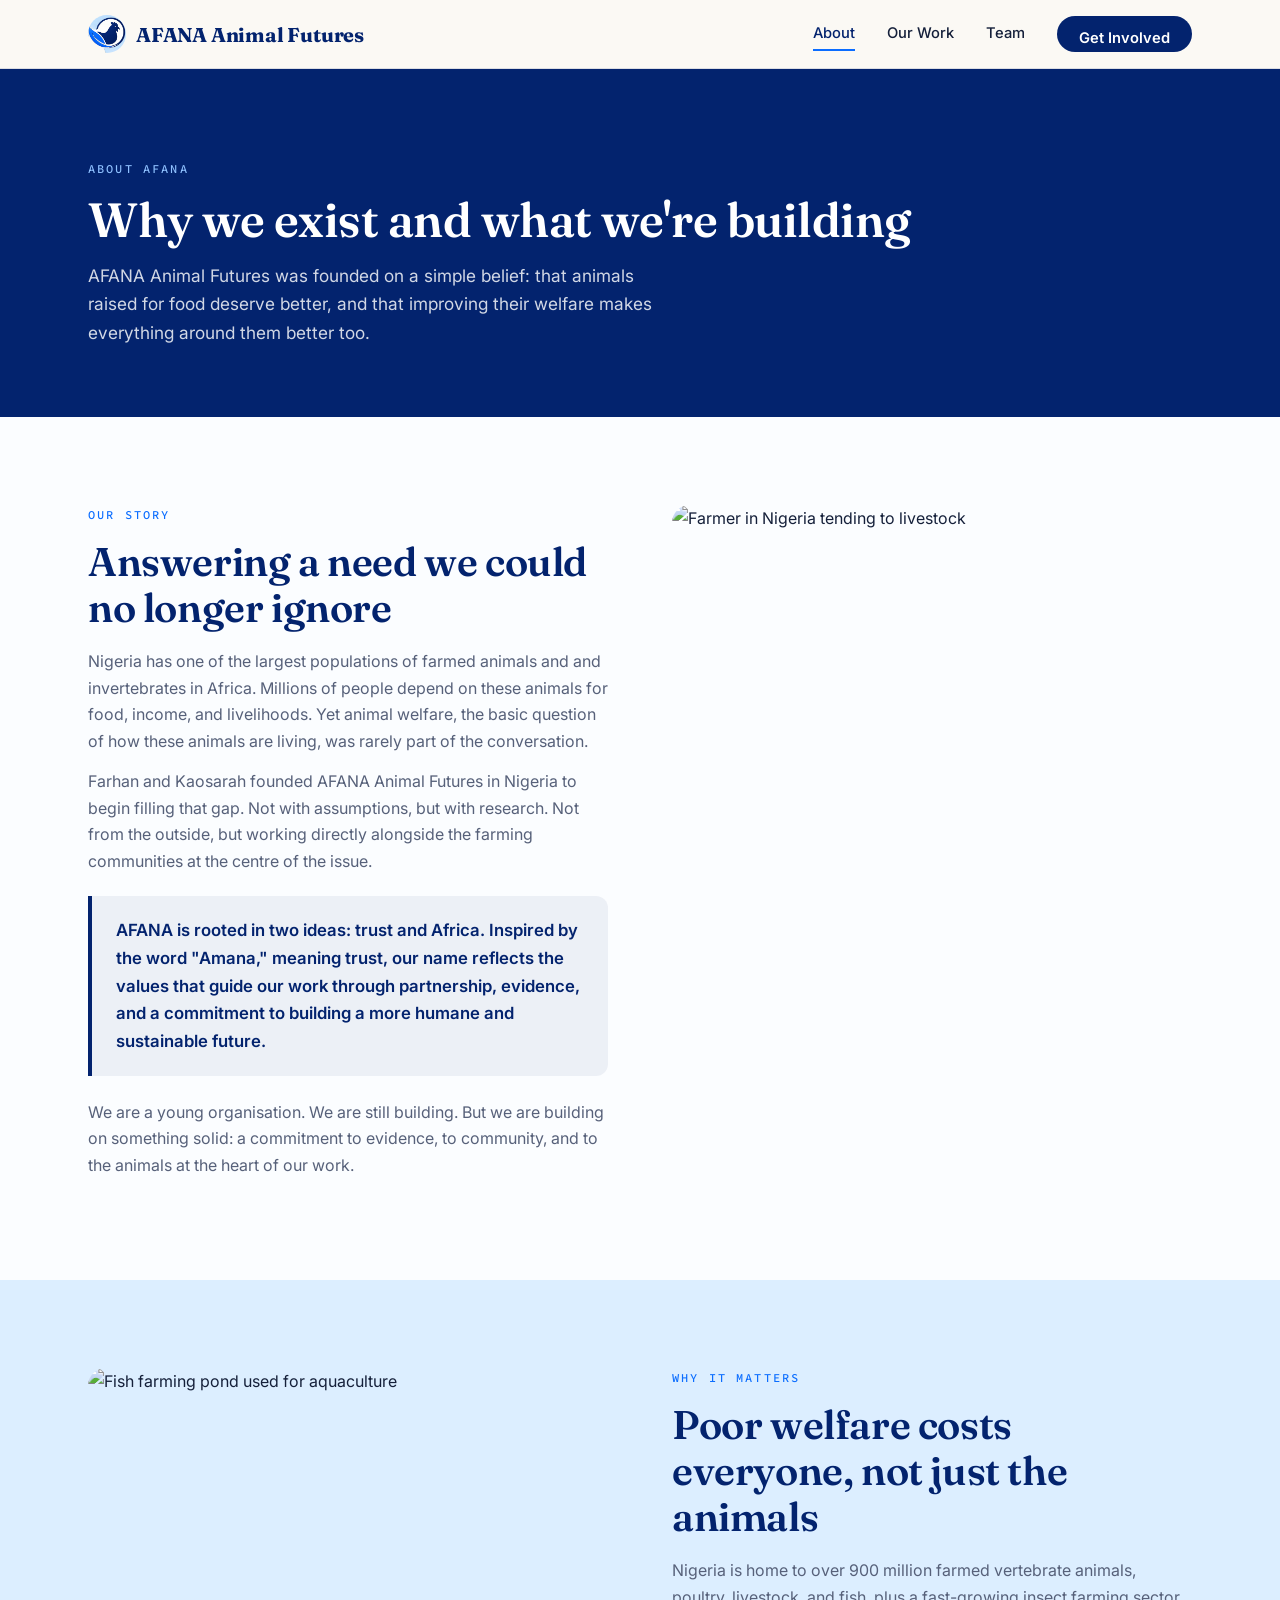
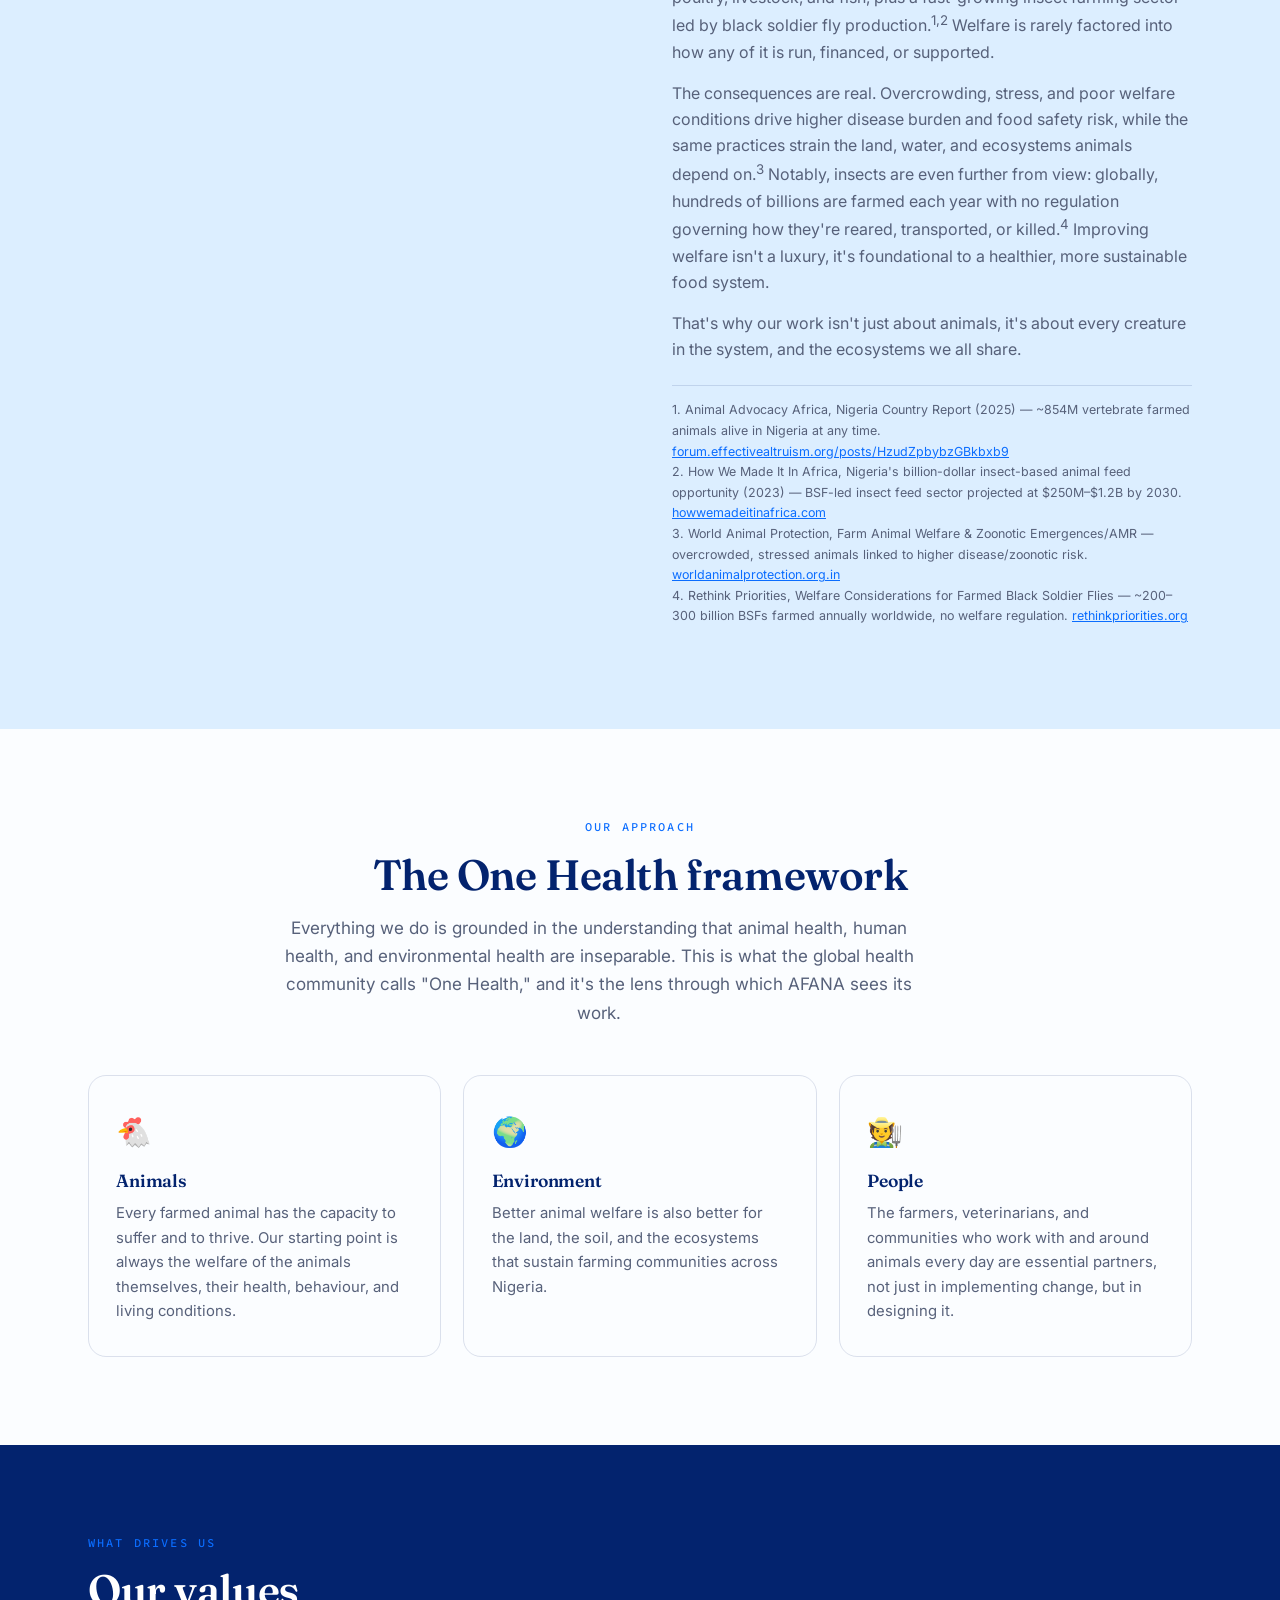
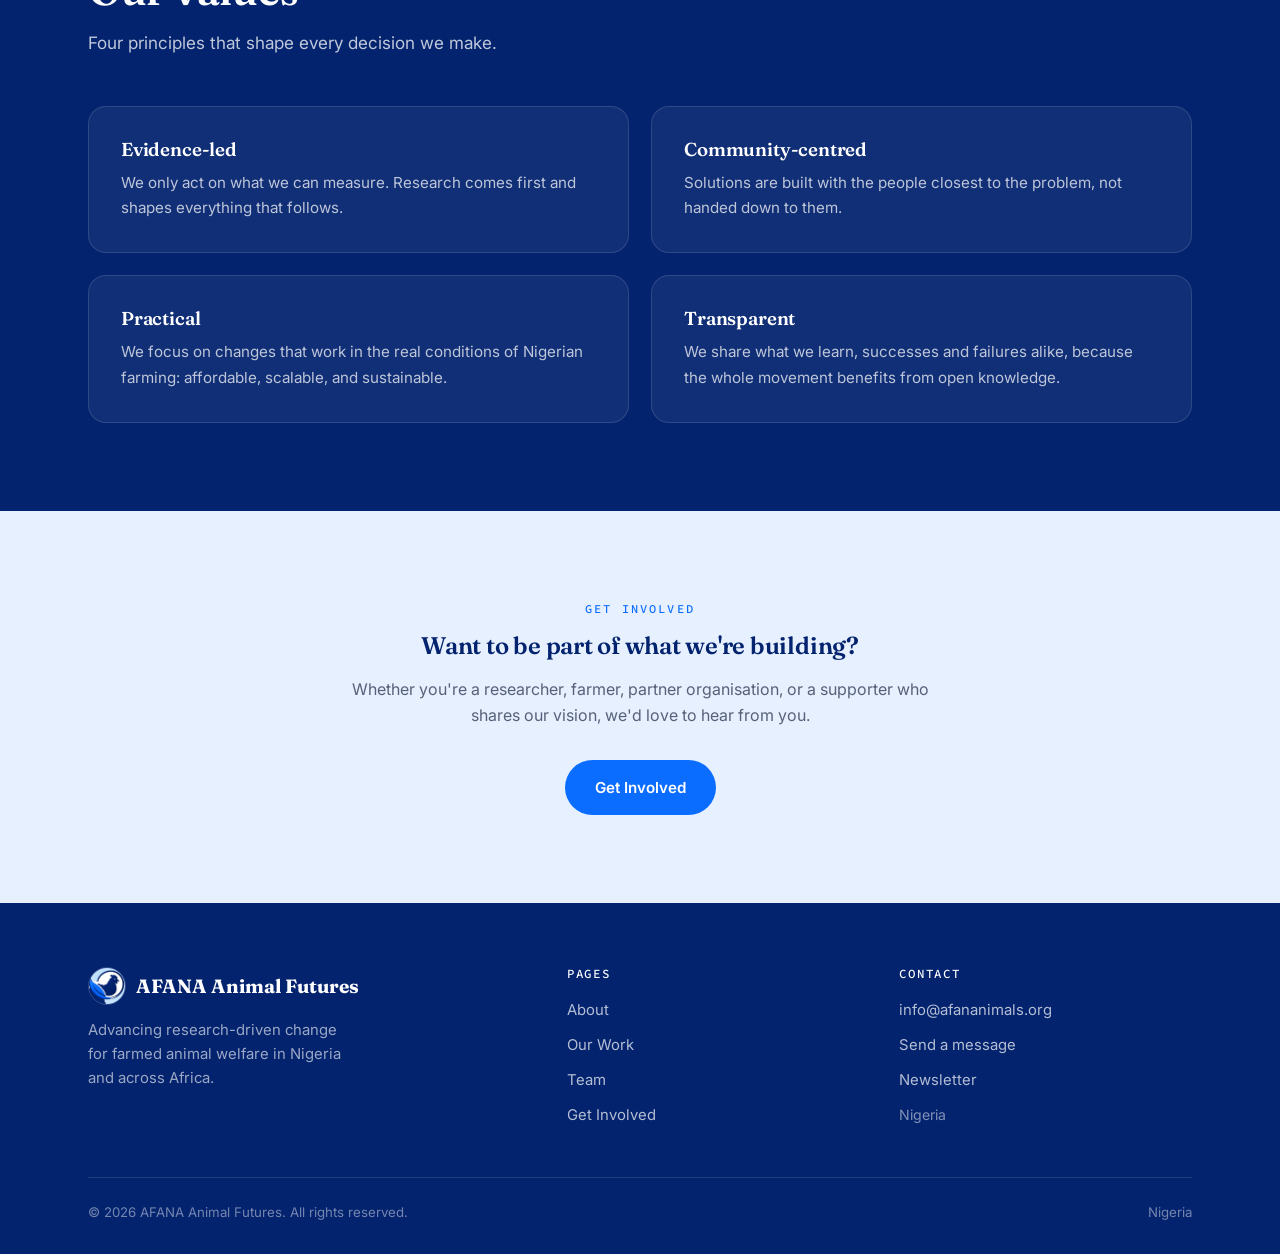
==== commit 930a3426: "Update about.html" ====
--- a/about.html
+++ b/about.html
@@ -51,7 +51,7 @@
         <div class="split-text">
           <span class="eyebrow">Our Story</span>
           <h2>Answering a need we could no longer ignore</h2>
-          <p>Nigeria has one of the largest populations of farmed animals in Africa. Millions of people depend on these animals for food, income, and livelihoods. Yet animal welfare, the basic question of how these animals are living, was rarely part of the conversation.</p>
+          <p>Nigeria has one of the largest populations of farmed animals and and invertebrates in Africa. Millions of people depend on these animals for food, income, and livelihoods. Yet animal welfare, the basic question of how these animals are living, was rarely part of the conversation.</p>
           <p>Farhan and Kaosarah founded AFANA Animal Futures in Nigeria to begin filling that gap. Not with assumptions, but with research. Not from the outside, but working directly alongside the farming communities at the centre of the issue.</p>
           <div class="highlight-box">
             <p>AFANA is rooted in two ideas: trust and Africa. Inspired by the word "Amana," meaning trust, our name reflects the values that guide our work through partnership, evidence, and a commitment to building a more humane and sustainable future.</p>
--- a/css/style.css
+++ b/css/style.css
@@ -166,7 +166,7 @@
 }
 .hero .eyebrow { color: var(--sky-accent); }
 .hero h1 {
-  font-size: clamp(2rem, 3.8vw, 3.4rem);
+  font-size: clamp(1.4rem, 5vw, 3.4rem);
   color: #fff; max-width: 34ch; margin-bottom: 1.3rem;
 }
 .hero .lead {
